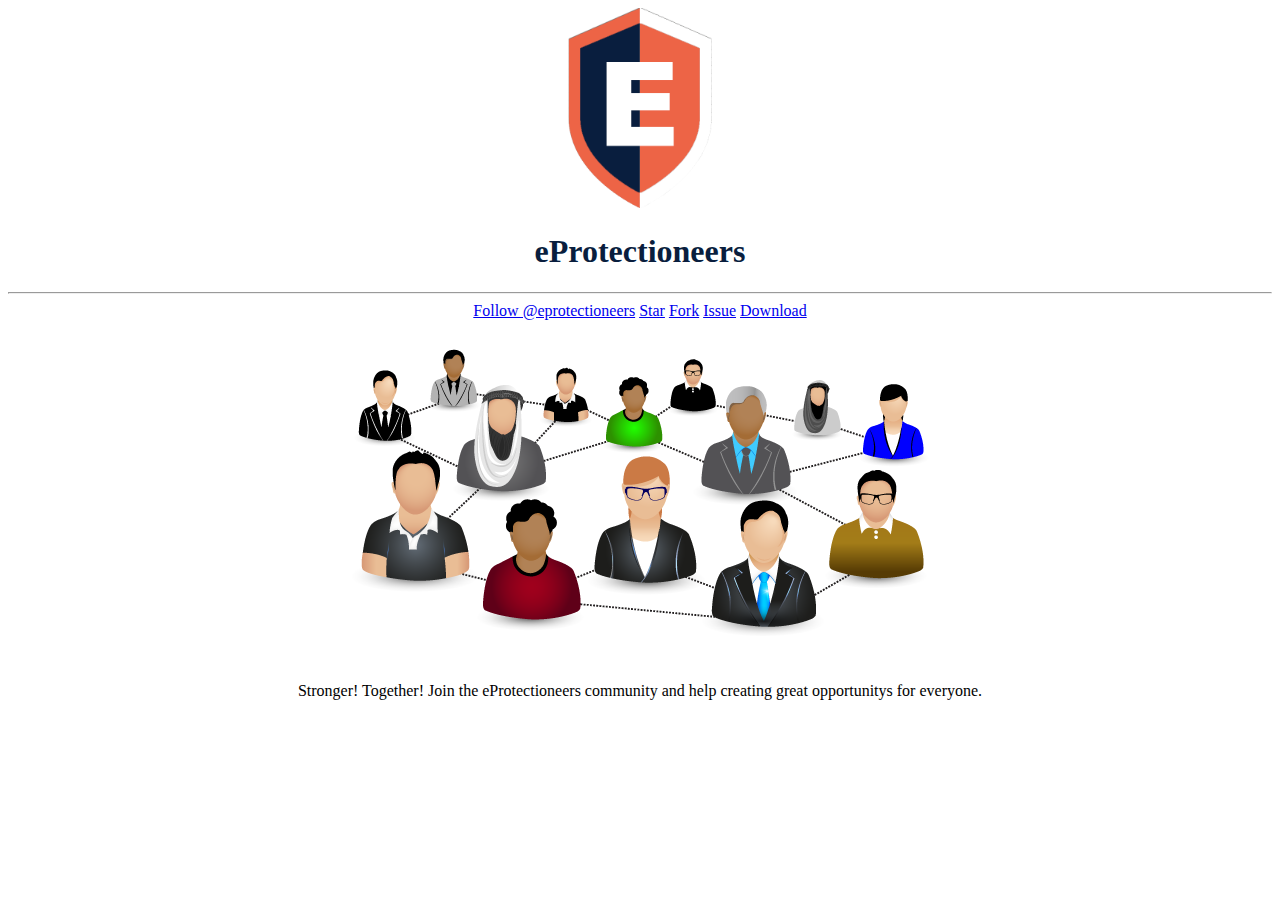
==== content/PPCA_Workspace/index.html @ 84394ce0 "Added a first Workspace GUI Implentation" ====
<!doctype html>
<html>
<head>
<meta charset="utf-8">
<title>PPCAWorkspacePanel</title>
<!-- Place this tag in your head or just before your close body tag. -->
<script async defer src="https://buttons.github.io/buttons.js"></script>
</head>

<body>
	
    <div align="center"> <img src="images/EProtLogo2.png" width="190" height="200" alt=""/><br>
    	<h1 style="font:Segoe, 'Segoe UI', 'DejaVu Sans', 'Trebuchet MS', Verdana, sans-serif;color:#091E3E">eProtectioneers</h1>
		<hr>
    </div>
<div align="center">
  <!-- Place this tag where you want the button to render. -->
	<a class="github-button" href="https://github.com/eprotectioneers" data-size="large" aria-label="Follow @eprotectioneers on 		        GitHub">Follow @eprotectioneers</a>
	<!-- Place this tag where you want the button to render. -->
	<a class="github-button" href="https://github.com/eprotectioneers/projectpanacea" data-icon="octicon-star" data-size="large"        aria-label="Star eprotectioneers/projectpanacea on GitHub">Star</a>

	<!-- Place this tag where you want the button to render. -->
	<a class="github-button" href="https://github.com/eprotectioneers/projectpanacea/fork" data-icon="octicon-repo-forked" data-size="large" data-show-count="true" aria-label="Fork eprotectioneers/projectpanacea on GitHub">Fork</a>

	<!-- Place this tag where you want the button to render. -->
	<a class="github-button" href="https://github.com/eprotectioneers/projectpanacea/issues" data-icon="octicon-issue-opened" data-size="large" data-show-count="true" aria-label="Issue eprotectioneers/projectpanacea on GitHub">Issue</a>

	<!-- Place this tag where you want the button to render. -->
	<a class="github-button" href="https://github.com/eprotectioneers/projectpanacea/archive/master.zip" data-icon="octicon-cloud-download" data-size="large" aria-label="Download eprotectioneers/projectpanacea on GitHub">Download</a>
    
    <br>
    <img src="images/users.png"/>
    <br>
    <p>Stronger! Together! Join the eProtectioneers community and help creating great opportunitys for everyone.</p>
  </div>

</body>
</html>
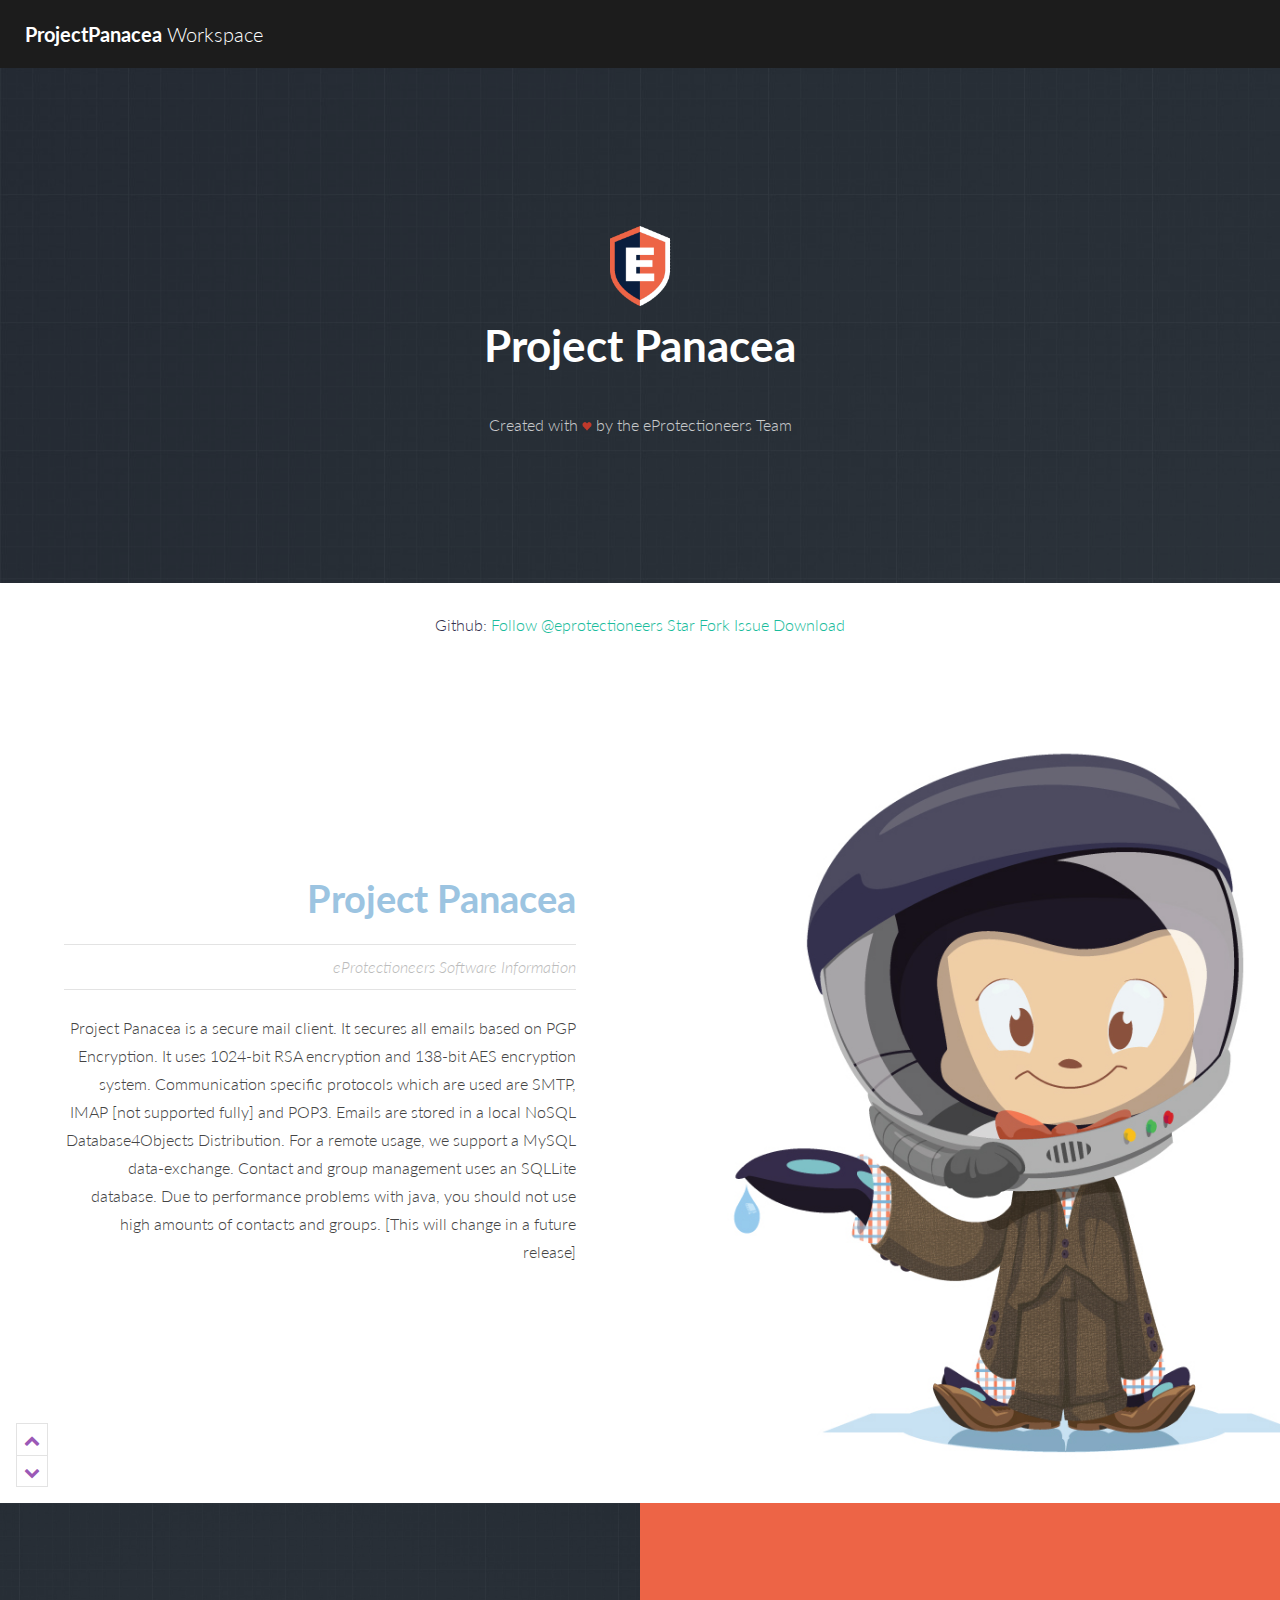
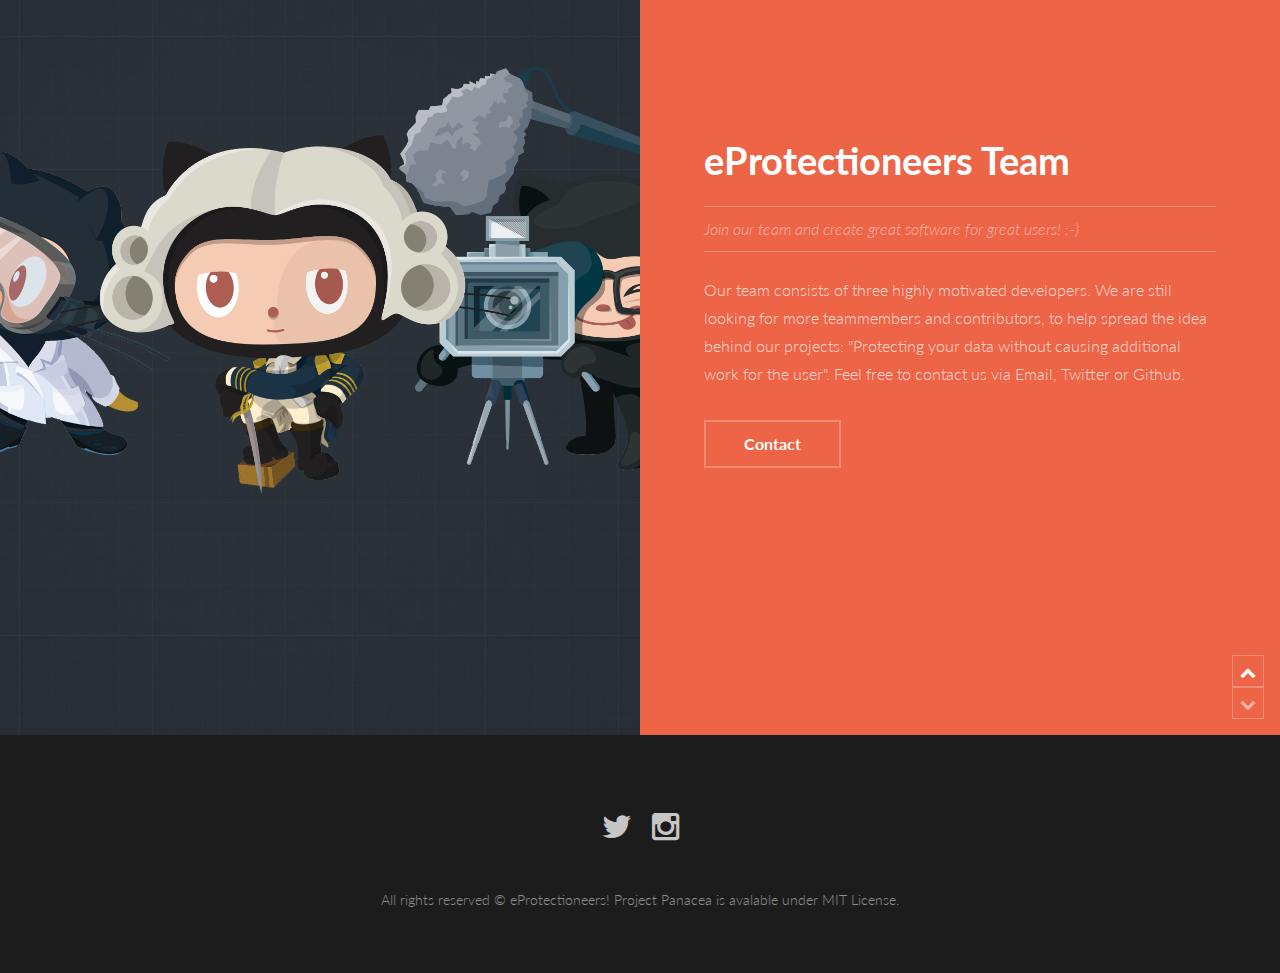
==== commit bbf60a5a: "Fixed some Bugs and Added the Workspace GUI" ====
--- a/content/PPCA_Workspace/index.html
+++ b/content/PPCA_Workspace/index.html
@@ -1,19 +1,30 @@
-<!doctype html>
+<!DOCTYPE HTML>
 <html>
-<head>
-<meta charset="utf-8">
-<title>PPCAWorkspacePanel</title>
-<!-- Place this tag in your head or just before your close body tag. -->
-<script async defer src="https://buttons.github.io/buttons.js"></script>
-</head>
+	<head>
+		<title>PPCA_MainPanel</title>
+		<meta name="viewport" content="width=device-width, initial-scale=1" />
+		<link rel="stylesheet" href="assets/css/main.css" />
+        <script async defer src="https://buttons.github.io/buttons.js"></script>
+	</head>
+	<body>
 
-<body>
-	
-    <div align="center"> <img src="images/EProtLogo2.png" width="190" height="200" alt=""/><br>
-    	<h1 style="font:Segoe, 'Segoe UI', 'DejaVu Sans', 'Trebuchet MS', Verdana, sans-serif;color:#091E3E">eProtectioneers</h1>
-		<hr>
-    </div>
-<div align="center">
+		<!-- Header -->
+			<header id="header"><a href="index.html" class="logo"><strong>ProjectPanacea</strong> Workspace</a></a>
+			  <nav> </nav>
+			</header>
+
+		<!-- Banner -->
+			<section id="banner" style="background-color:#ED6446;background-image:url(images/blueprint_dark.png)">
+				<div class="inner">
+                	<img src="images/EProtLogo2.png" width="80" height="80"/>
+				  <h1>Project Panacea</h1>
+				  <p>Created with <img src="images/love.png"/ height="10"> by the eProtectioneers Team </p>
+                                  
+
+			</section>
+
+		<!-- Text -->
+        <div align="center" class="inner"><br><p class="info"><a style="text-height:auto;color:#34314E">Github:</a>  
   <!-- Place this tag where you want the button to render. -->
 	<a class="github-button" href="https://github.com/eprotectioneers" data-size="large" aria-label="Follow @eprotectioneers on 		        GitHub">Follow @eprotectioneers</a>
 	<!-- Place this tag where you want the button to render. -->
@@ -27,12 +38,66 @@
 
 	<!-- Place this tag where you want the button to render. -->
 	<a class="github-button" href="https://github.com/eprotectioneers/projectpanacea/archive/master.zip" data-icon="octicon-cloud-download" data-size="large" aria-label="Download eprotectioneers/projectpanacea on GitHub">Download</a>
-    
-    <br>
-    <img src="images/users.png"/>
-    <br>
-    <p>Stronger! Together! Join the eProtectioneers community and help creating great opportunitys for everyone.</p>
-  </div>
+  </p></div>
+				</div>
+			<article id="five" class="post style3">
+            
+				<div class="image">
+					<img src="images/octoOld.jpg" alt="" data-position="5% center" />
+				</div>
+				<div class="content">
+					<div class="inner">
+						<header>
+						  <h2><a style="color:#9CC4E1" href="generic.html">Project Panacea</a></h2>
+						  <p class="info">eProtectioneers Software Information</p>
+						</header>
+						<p>Project Panacea is a secure mail client. It secures all emails based on PGP Encryption. It uses 1024-bit RSA encryption and 138-bit AES encryption system. Communication specific protocols which are used are SMTP, IMAP [not supported fully] and POP3. Emails are stored in a local NoSQL Database4Objects Distribution. For a remote usage, we support a MySQL data-exchange. Contact and group management uses an SQLLite database. Due to performance problems with java, you should not use high amounts of contacts and groups. [This will change in a future release]</p>
+					</div>
+					<div class="postnav">
+						<a href="#four" class="scrolly prev"><span class="icon fa-chevron-up"></span></a>
+						<a href="#six" class="scrolly next"><span class="icon fa-chevron-down"></span></a>
+					</div>
+				</div>
+			</article>
 
-</body>
-</html>
+		<!-- Six -->
+			<article id="six" class="post invert style3 alt">
+				<div class="image">
+					<img src="images/team_background.png" style="height:auto" alt="" data-position="55% center" />
+				</div>
+				<div class="content" style="background-color:#ED6446">
+					<div class="inner">
+						<header>
+						  <h2><a href="generic.html">eProtectioneers Team</a></h2>
+						  <p class="info">Join our team and create great software for great users! :-)</p>
+						</header>
+						<p>Our team consists of three highly motivated developers. We are still looking for more teammembers and contributors, to help spread the idea behind our projects: "Protecting your data without causing additional work for the user". Feel free to contact us via Email, Twitter or Github.</p>
+						<ul class="actions">
+						  <li><a href="mailto:eProtectioneers@gmail.com?subject=JoinTheTeam" class="button alt">Contact</a></li>
+						</ul>
+					</div>
+					<div class="postnav">
+						<a href="#five" class="scrolly prev"><span class="icon fa-chevron-up"></span></a>
+						<a href="#" class="scrolly next disabled"><span class="icon fa-chevron-down"></span></a>
+					</div>
+				</div>
+			</article>
+
+		<!-- Footer -->
+			<footer id="footer">
+				<ul class="icons">
+					<li><a href="#" class="icon fa-twitter"><span class="label">Twitter</span></a></li>
+					<li><a href="#" class="icon fa-instagram"><span class="label">Instagram</span></a></li>
+				</ul>
+				<div class="copyright"> All rights reserved &copy; eProtectioneers! Project Panacea is avalable under MIT License.</div>
+			</footer>
+
+		<!-- Scripts -->
+			<script src="assets/js/jquery.min.js"></script>
+			<script src="assets/js/jquery.scrolly.min.js"></script>
+			<script src="assets/js/skel.min.js"></script>
+			<script src="assets/js/util.js"></script>
+			<script src="assets/js/main.js"></script>
+
+	</body>
+</html>--- a/content/PPCA_Workspace/assets/css/main.css
+++ b/content/PPCA_Workspace/assets/css/main.css
@@ -0,0 +1,4548 @@
+@charset "UTF-8";
+@import url(font-awesome.min.css);
+@import url("https://fonts.googleapis.com/css?family=Lato:300,700,300italic,700italic");
+
+/*
+	Binary by TEMPLATED
+	templated.co @templatedco
+	Released for free under the Creative Commons Attribution 3.0 license (templated.co/license)
+*/
+
+/* Reset */
+
+	html, body, div, span, applet, object, iframe, h1, h2, h3, h4, h5, h6, p, blockquote, pre, a, abbr, acronym, address, big, cite, code, del, dfn, em, img, ins, kbd, q, s, samp, small, strike, strong, sub, sup, tt, var, b, u, i, center, dl, dt, dd, ol, ul, li, fieldset, form, label, legend, table, caption, tbody, tfoot, thead, tr, th, td, article, aside, canvas, details, embed, figure, figcaption, footer, header, hgroup, menu, nav, output, ruby, section, summary, time, mark, audio, video {
+		margin: 0;
+		padding: 0;
+		border: 0;
+		font-size: 100%;
+		font: inherit;
+		vertical-align: baseline;
+	}
+
+	article, aside, details, figcaption, figure, footer, header, hgroup, menu, nav, section {
+		display: block;
+	}
+
+	body {
+		line-height: 1;
+	}
+
+	ol, ul {
+		list-style: none;
+	}
+
+	blockquote, q {
+		quotes: none;
+	}
+
+	blockquote:before, blockquote:after, q:before, q:after {
+		content: '';
+		content: none;
+	}
+
+	table {
+		border-collapse: collapse;
+		border-spacing: 0;
+	}
+
+	body {
+		-webkit-text-size-adjust: none;
+	}
+
+/* Box Model */
+
+	*, *:before, *:after {
+		-moz-box-sizing: border-box;
+		-webkit-box-sizing: border-box;
+		box-sizing: border-box;
+	}
+
+/* Containers */
+
+	.container {
+		margin-left: auto;
+		margin-right: auto;
+	}
+
+	.container.\31 25\25 {
+		width: 100%;
+		max-width: 100em;
+		min-width: 80em;
+	}
+
+	.container.\37 5\25 {
+		width: 60em;
+	}
+
+	.container.\35 0\25 {
+		width: 40em;
+	}
+
+	.container.\32 5\25 {
+		width: 20em;
+	}
+
+	.container {
+		width: 80em;
+	}
+
+	@media screen and (max-width: 1680px) {
+
+		.container.\31 25\25 {
+			width: 100%;
+			max-width: 100em;
+			min-width: 80em;
+		}
+
+		.container.\37 5\25 {
+			width: 60em;
+		}
+
+		.container.\35 0\25 {
+			width: 40em;
+		}
+
+		.container.\32 5\25 {
+			width: 20em;
+		}
+
+		.container {
+			width: 80em;
+		}
+
+	}
+
+	@media screen and (max-width: 1280px) {
+
+		.container.\31 25\25 {
+			width: 100%;
+			max-width: 81.25em;
+			min-width: 65em;
+		}
+
+		.container.\37 5\25 {
+			width: 48.75em;
+		}
+
+		.container.\35 0\25 {
+			width: 32.5em;
+		}
+
+		.container.\32 5\25 {
+			width: 16.25em;
+		}
+
+		.container {
+			width: 65em;
+		}
+
+	}
+
+	@media screen and (max-width: 980px) {
+
+		.container.\31 25\25 {
+			width: 100%;
+			max-width: 112.5%;
+			min-width: 90%;
+		}
+
+		.container.\37 5\25 {
+			width: 67.5%;
+		}
+
+		.container.\35 0\25 {
+			width: 45%;
+		}
+
+		.container.\32 5\25 {
+			width: 22.5%;
+		}
+
+		.container {
+			width: 90%;
+		}
+
+	}
+
+	@media screen and (max-width: 736px) {
+
+		.container.\31 25\25 {
+			width: 100%;
+			max-width: 112.5%;
+			min-width: 90%;
+		}
+
+		.container.\37 5\25 {
+			width: 67.5%;
+		}
+
+		.container.\35 0\25 {
+			width: 45%;
+		}
+
+		.container.\32 5\25 {
+			width: 22.5%;
+		}
+
+		.container {
+			width: 90% !important;
+		}
+
+	}
+
+	@media screen and (max-width: 480px) {
+
+		.container.\31 25\25 {
+			width: 100%;
+			max-width: 112.5%;
+			min-width: 90%;
+		}
+
+		.container.\37 5\25 {
+			width: 67.5%;
+		}
+
+		.container.\35 0\25 {
+			width: 45%;
+		}
+
+		.container.\32 5\25 {
+			width: 22.5%;
+		}
+
+		.container {
+			width: 90% !important;
+		}
+
+	}
+
+/* Grid */
+
+	.row {
+		border-bottom: solid 1px transparent;
+		-moz-box-sizing: border-box;
+		-webkit-box-sizing: border-box;
+		box-sizing: border-box;
+	}
+
+	.row > * {
+		float: left;
+		-moz-box-sizing: border-box;
+		-webkit-box-sizing: border-box;
+		box-sizing: border-box;
+	}
+
+	.row:after, .row:before {
+		content: '';
+		display: block;
+		clear: both;
+		height: 0;
+	}
+
+	.row.uniform > * > :first-child {
+		margin-top: 0;
+	}
+
+	.row.uniform > * > :last-child {
+		margin-bottom: 0;
+	}
+
+	.row.\30 \25 > * {
+		padding: 0 0 0 0em;
+	}
+
+	.row.\30 \25 {
+		margin: 0 0 -1px 0em;
+	}
+
+	.row.uniform.\30 \25 > * {
+		padding: 0em 0 0 0em;
+	}
+
+	.row.uniform.\30 \25 {
+		margin: 0em 0 -1px 0em;
+	}
+
+	.row > * {
+		padding: 0 0 0 2em;
+	}
+
+	.row {
+		margin: 0 0 -1px -2em;
+	}
+
+	.row.uniform > * {
+		padding: 2em 0 0 2em;
+	}
+
+	.row.uniform {
+		margin: -2em 0 -1px -2em;
+	}
+
+	.row.\32 00\25 > * {
+		padding: 0 0 0 4em;
+	}
+
+	.row.\32 00\25 {
+		margin: 0 0 -1px -4em;
+	}
+
+	.row.uniform.\32 00\25 > * {
+		padding: 4em 0 0 4em;
+	}
+
+	.row.uniform.\32 00\25 {
+		margin: -4em 0 -1px -4em;
+	}
+
+	.row.\31 50\25 > * {
+		padding: 0 0 0 3em;
+	}
+
+	.row.\31 50\25 {
+		margin: 0 0 -1px -3em;
+	}
+
+	.row.uniform.\31 50\25 > * {
+		padding: 3em 0 0 3em;
+	}
+
+	.row.uniform.\31 50\25 {
+		margin: -3em 0 -1px -3em;
+	}
+
+	.row.\35 0\25 > * {
+		padding: 0 0 0 1em;
+	}
+
+	.row.\35 0\25 {
+		margin: 0 0 -1px -1em;
+	}
+
+	.row.uniform.\35 0\25 > * {
+		padding: 1em 0 0 1em;
+	}
+
+	.row.uniform.\35 0\25 {
+		margin: -1em 0 -1px -1em;
+	}
+
+	.row.\32 5\25 > * {
+		padding: 0 0 0 0.5em;
+	}
+
+	.row.\32 5\25 {
+		margin: 0 0 -1px -0.5em;
+	}
+
+	.row.uniform.\32 5\25 > * {
+		padding: 0.5em 0 0 0.5em;
+	}
+
+	.row.uniform.\32 5\25 {
+		margin: -0.5em 0 -1px -0.5em;
+	}
+
+	.\31 2u, .\31 2u\24 {
+		width: 100%;
+		clear: none;
+		margin-left: 0;
+	}
+
+	.\31 1u, .\31 1u\24 {
+		width: 91.6666666667%;
+		clear: none;
+		margin-left: 0;
+	}
+
+	.\31 0u, .\31 0u\24 {
+		width: 83.3333333333%;
+		clear: none;
+		margin-left: 0;
+	}
+
+	.\39 u, .\39 u\24 {
+		width: 75%;
+		clear: none;
+		margin-left: 0;
+	}
+
+	.\38 u, .\38 u\24 {
+		width: 66.6666666667%;
+		clear: none;
+		margin-left: 0;
+	}
+
+	.\37 u, .\37 u\24 {
+		width: 58.3333333333%;
+		clear: none;
+		margin-left: 0;
+	}
+
+	.\36 u, .\36 u\24 {
+		width: 50%;
+		clear: none;
+		margin-left: 0;
+	}
+
+	.\35 u, .\35 u\24 {
+		width: 41.6666666667%;
+		clear: none;
+		margin-left: 0;
+	}
+
+	.\34 u, .\34 u\24 {
+		width: 33.3333333333%;
+		clear: none;
+		margin-left: 0;
+	}
+
+	.\33 u, .\33 u\24 {
+		width: 25%;
+		clear: none;
+		margin-left: 0;
+	}
+
+	.\32 u, .\32 u\24 {
+		width: 16.6666666667%;
+		clear: none;
+		margin-left: 0;
+	}
+
+	.\31 u, .\31 u\24 {
+		width: 8.3333333333%;
+		clear: none;
+		margin-left: 0;
+	}
+
+	.\31 2u\24 + *,
+	.\31 1u\24 + *,
+	.\31 0u\24 + *,
+	.\39 u\24 + *,
+	.\38 u\24 + *,
+	.\37 u\24 + *,
+	.\36 u\24 + *,
+	.\35 u\24 + *,
+	.\34 u\24 + *,
+	.\33 u\24 + *,
+	.\32 u\24 + *,
+	.\31 u\24 + * {
+		clear: left;
+	}
+
+	.\-11u {
+		margin-left: 91.66667%;
+	}
+
+	.\-10u {
+		margin-left: 83.33333%;
+	}
+
+	.\-9u {
+		margin-left: 75%;
+	}
+
+	.\-8u {
+		margin-left: 66.66667%;
+	}
+
+	.\-7u {
+		margin-left: 58.33333%;
+	}
+
+	.\-6u {
+		margin-left: 50%;
+	}
+
+	.\-5u {
+		margin-left: 41.66667%;
+	}
+
+	.\-4u {
+		margin-left: 33.33333%;
+	}
+
+	.\-3u {
+		margin-left: 25%;
+	}
+
+	.\-2u {
+		margin-left: 16.66667%;
+	}
+
+	.\-1u {
+		margin-left: 8.33333%;
+	}
+
+	@media screen and (max-width: 1680px) {
+
+		.row > * {
+			padding: 0 0 0 2em;
+		}
+
+		.row {
+			margin: 0 0 -1px -2em;
+		}
+
+		.row.uniform > * {
+			padding: 2em 0 0 2em;
+		}
+
+		.row.uniform {
+			margin: -2em 0 -1px -2em;
+		}
+
+		.row.\32 00\25 > * {
+			padding: 0 0 0 4em;
+		}
+
+		.row.\32 00\25 {
+			margin: 0 0 -1px -4em;
+		}
+
+		.row.uniform.\32 00\25 > * {
+			padding: 4em 0 0 4em;
+		}
+
+		.row.uniform.\32 00\25 {
+			margin: -4em 0 -1px -4em;
+		}
+
+		.row.\31 50\25 > * {
+			padding: 0 0 0 3em;
+		}
+
+		.row.\31 50\25 {
+			margin: 0 0 -1px -3em;
+		}
+
+		.row.uniform.\31 50\25 > * {
+			padding: 3em 0 0 3em;
+		}
+
+		.row.uniform.\31 50\25 {
+			margin: -3em 0 -1px -3em;
+		}
+
+		.row.\35 0\25 > * {
+			padding: 0 0 0 1em;
+		}
+
+		.row.\35 0\25 {
+			margin: 0 0 -1px -1em;
+		}
+
+		.row.uniform.\35 0\25 > * {
+			padding: 1em 0 0 1em;
+		}
+
+		.row.uniform.\35 0\25 {
+			margin: -1em 0 -1px -1em;
+		}
+
+		.row.\32 5\25 > * {
+			padding: 0 0 0 0.5em;
+		}
+
+		.row.\32 5\25 {
+			margin: 0 0 -1px -0.5em;
+		}
+
+		.row.uniform.\32 5\25 > * {
+			padding: 0.5em 0 0 0.5em;
+		}
+
+		.row.uniform.\32 5\25 {
+			margin: -0.5em 0 -1px -0.5em;
+		}
+
+		.\31 2u\28xlarge\29, .\31 2u\24\28xlarge\29 {
+			width: 100%;
+			clear: none;
+			margin-left: 0;
+		}
+
+		.\31 1u\28xlarge\29, .\31 1u\24\28xlarge\29 {
+			width: 91.6666666667%;
+			clear: none;
+			margin-left: 0;
+		}
+
+		.\31 0u\28xlarge\29, .\31 0u\24\28xlarge\29 {
+			width: 83.3333333333%;
+			clear: none;
+			margin-left: 0;
+		}
+
+		.\39 u\28xlarge\29, .\39 u\24\28xlarge\29 {
+			width: 75%;
+			clear: none;
+			margin-left: 0;
+		}
+
+		.\38 u\28xlarge\29, .\38 u\24\28xlarge\29 {
+			width: 66.6666666667%;
+			clear: none;
+			margin-left: 0;
+		}
+
+		.\37 u\28xlarge\29, .\37 u\24\28xlarge\29 {
+			width: 58.3333333333%;
+			clear: none;
+			margin-left: 0;
+		}
+
+		.\36 u\28xlarge\29, .\36 u\24\28xlarge\29 {
+			width: 50%;
+			clear: none;
+			margin-left: 0;
+		}
+
+		.\35 u\28xlarge\29, .\35 u\24\28xlarge\29 {
+			width: 41.6666666667%;
+			clear: none;
+			margin-left: 0;
+		}
+
+		.\34 u\28xlarge\29, .\34 u\24\28xlarge\29 {
+			width: 33.3333333333%;
+			clear: none;
+			margin-left: 0;
+		}
+
+		.\33 u\28xlarge\29, .\33 u\24\28xlarge\29 {
+			width: 25%;
+			clear: none;
+			margin-left: 0;
+		}
+
+		.\32 u\28xlarge\29, .\32 u\24\28xlarge\29 {
+			width: 16.6666666667%;
+			clear: none;
+			margin-left: 0;
+		}
+
+		.\31 u\28xlarge\29, .\31 u\24\28xlarge\29 {
+			width: 8.3333333333%;
+			clear: none;
+			margin-left: 0;
+		}
+
+		.\31 2u\24\28xlarge\29 + *,
+		.\31 1u\24\28xlarge\29 + *,
+		.\31 0u\24\28xlarge\29 + *,
+		.\39 u\24\28xlarge\29 + *,
+		.\38 u\24\28xlarge\29 + *,
+		.\37 u\24\28xlarge\29 + *,
+		.\36 u\24\28xlarge\29 + *,
+		.\35 u\24\28xlarge\29 + *,
+		.\34 u\24\28xlarge\29 + *,
+		.\33 u\24\28xlarge\29 + *,
+		.\32 u\24\28xlarge\29 + *,
+		.\31 u\24\28xlarge\29 + * {
+			clear: left;
+		}
+
+		.\-11u\28xlarge\29 {
+			margin-left: 91.66667%;
+		}
+
+		.\-10u\28xlarge\29 {
+			margin-left: 83.33333%;
+		}
+
+		.\-9u\28xlarge\29 {
+			margin-left: 75%;
+		}
+
+		.\-8u\28xlarge\29 {
+			margin-left: 66.66667%;
+		}
+
+		.\-7u\28xlarge\29 {
+			margin-left: 58.33333%;
+		}
+
+		.\-6u\28xlarge\29 {
+			margin-left: 50%;
+		}
+
+		.\-5u\28xlarge\29 {
+			margin-left: 41.66667%;
+		}
+
+		.\-4u\28xlarge\29 {
+			margin-left: 33.33333%;
+		}
+
+		.\-3u\28xlarge\29 {
+			margin-left: 25%;
+		}
+
+		.\-2u\28xlarge\29 {
+			margin-left: 16.66667%;
+		}
+
+		.\-1u\28xlarge\29 {
+			margin-left: 8.33333%;
+		}
+
+	}
+
+	@media screen and (max-width: 1280px) {
+
+		.row > * {
+			padding: 0 0 0 1.5em;
+		}
+
+		.row {
+			margin: 0 0 -1px -1.5em;
+		}
+
+		.row.uniform > * {
+			padding: 1.5em 0 0 1.5em;
+		}
+
+		.row.uniform {
+			margin: -1.5em 0 -1px -1.5em;
+		}
+
+		.row.\32 00\25 > * {
+			padding: 0 0 0 3em;
+		}
+
+		.row.\32 00\25 {
+			margin: 0 0 -1px -3em;
+		}
+
+		.row.uniform.\32 00\25 > * {
+			padding: 3em 0 0 3em;
+		}
+
+		.row.uniform.\32 00\25 {
+			margin: -3em 0 -1px -3em;
+		}
+
+		.row.\31 50\25 > * {
+			padding: 0 0 0 2.25em;
+		}
+
+		.row.\31 50\25 {
+			margin: 0 0 -1px -2.25em;
+		}
+
+		.row.uniform.\31 50\25 > * {
+			padding: 2.25em 0 0 2.25em;
+		}
+
+		.row.uniform.\31 50\25 {
+			margin: -2.25em 0 -1px -2.25em;
+		}
+
+		.row.\35 0\25 > * {
+			padding: 0 0 0 0.75em;
+		}
+
+		.row.\35 0\25 {
+			margin: 0 0 -1px -0.75em;
+		}
+
+		.row.uniform.\35 0\25 > * {
+			padding: 0.75em 0 0 0.75em;
+		}
+
+		.row.uniform.\35 0\25 {
+			margin: -0.75em 0 -1px -0.75em;
+		}
+
+		.row.\32 5\25 > * {
+			padding: 0 0 0 0.375em;
+		}
+
+		.row.\32 5\25 {
+			margin: 0 0 -1px -0.375em;
+		}
+
+		.row.uniform.\32 5\25 > * {
+			padding: 0.375em 0 0 0.375em;
+		}
+
+		.row.uniform.\32 5\25 {
+			margin: -0.375em 0 -1px -0.375em;
+		}
+
+		.\31 2u\28large\29, .\31 2u\24\28large\29 {
+			width: 100%;
+			clear: none;
+			margin-left: 0;
+		}
+
+		.\31 1u\28large\29, .\31 1u\24\28large\29 {
+			width: 91.6666666667%;
+			clear: none;
+			margin-left: 0;
+		}
+
+		.\31 0u\28large\29, .\31 0u\24\28large\29 {
+			width: 83.3333333333%;
+			clear: none;
+			margin-left: 0;
+		}
+
+		.\39 u\28large\29, .\39 u\24\28large\29 {
+			width: 75%;
+			clear: none;
+			margin-left: 0;
+		}
+
+		.\38 u\28large\29, .\38 u\24\28large\29 {
+			width: 66.6666666667%;
+			clear: none;
+			margin-left: 0;
+		}
+
+		.\37 u\28large\29, .\37 u\24\28large\29 {
+			width: 58.3333333333%;
+			clear: none;
+			margin-left: 0;
+		}
+
+		.\36 u\28large\29, .\36 u\24\28large\29 {
+			width: 50%;
+			clear: none;
+			margin-left: 0;
+		}
+
+		.\35 u\28large\29, .\35 u\24\28large\29 {
+			width: 41.6666666667%;
+			clear: none;
+			margin-left: 0;
+		}
+
+		.\34 u\28large\29, .\34 u\24\28large\29 {
+			width: 33.3333333333%;
+			clear: none;
+			margin-left: 0;
+		}
+
+		.\33 u\28large\29, .\33 u\24\28large\29 {
+			width: 25%;
+			clear: none;
+			margin-left: 0;
+		}
+
+		.\32 u\28large\29, .\32 u\24\28large\29 {
+			width: 16.6666666667%;
+			clear: none;
+			margin-left: 0;
+		}
+
+		.\31 u\28large\29, .\31 u\24\28large\29 {
+			width: 8.3333333333%;
+			clear: none;
+			margin-left: 0;
+		}
+
+		.\31 2u\24\28large\29 + *,
+		.\31 1u\24\28large\29 + *,
+		.\31 0u\24\28large\29 + *,
+		.\39 u\24\28large\29 + *,
+		.\38 u\24\28large\29 + *,
+		.\37 u\24\28large\29 + *,
+		.\36 u\24\28large\29 + *,
+		.\35 u\24\28large\29 + *,
+		.\34 u\24\28large\29 + *,
+		.\33 u\24\28large\29 + *,
+		.\32 u\24\28large\29 + *,
+		.\31 u\24\28large\29 + * {
+			clear: left;
+		}
+
+		.\-11u\28large\29 {
+			margin-left: 91.66667%;
+		}
+
+		.\-10u\28large\29 {
+			margin-left: 83.33333%;
+		}
+
+		.\-9u\28large\29 {
+			margin-left: 75%;
+		}
+
+		.\-8u\28large\29 {
+			margin-left: 66.66667%;
+		}
+
+		.\-7u\28large\29 {
+			margin-left: 58.33333%;
+		}
+
+		.\-6u\28large\29 {
+			margin-left: 50%;
+		}
+
+		.\-5u\28large\29 {
+			margin-left: 41.66667%;
+		}
+
+		.\-4u\28large\29 {
+			margin-left: 33.33333%;
+		}
+
+		.\-3u\28large\29 {
+			margin-left: 25%;
+		}
+
+		.\-2u\28large\29 {
+			margin-left: 16.66667%;
+		}
+
+		.\-1u\28large\29 {
+			margin-left: 8.33333%;
+		}
+
+	}
+
+	@media screen and (max-width: 980px) {
+
+		.row > * {
+			padding: 0 0 0 1.5em;
+		}
+
+		.row {
+			margin: 0 0 -1px -1.5em;
+		}
+
+		.row.uniform > * {
+			padding: 1.5em 0 0 1.5em;
+		}
+
+		.row.uniform {
+			margin: -1.5em 0 -1px -1.5em;
+		}
+
+		.row.\32 00\25 > * {
+			padding: 0 0 0 3em;
+		}
+
+		.row.\32 00\25 {
+			margin: 0 0 -1px -3em;
+		}
+
+		.row.uniform.\32 00\25 > * {
+			padding: 3em 0 0 3em;
+		}
+
+		.row.uniform.\32 00\25 {
+			margin: -3em 0 -1px -3em;
+		}
+
+		.row.\31 50\25 > * {
+			padding: 0 0 0 2.25em;
+		}
+
+		.row.\31 50\25 {
+			margin: 0 0 -1px -2.25em;
+		}
+
+		.row.uniform.\31 50\25 > * {
+			padding: 2.25em 0 0 2.25em;
+		}
+
+		.row.uniform.\31 50\25 {
+			margin: -2.25em 0 -1px -2.25em;
+		}
+
+		.row.\35 0\25 > * {
+			padding: 0 0 0 0.75em;
+		}
+
+		.row.\35 0\25 {
+			margin: 0 0 -1px -0.75em;
+		}
+
+		.row.uniform.\35 0\25 > * {
+			padding: 0.75em 0 0 0.75em;
+		}
+
+		.row.uniform.\35 0\25 {
+			margin: -0.75em 0 -1px -0.75em;
+		}
+
+		.row.\32 5\25 > * {
+			padding: 0 0 0 0.375em;
+		}
+
+		.row.\32 5\25 {
+			margin: 0 0 -1px -0.375em;
+		}
+
+		.row.uniform.\32 5\25 > * {
+			padding: 0.375em 0 0 0.375em;
+		}
+
+		.row.uniform.\32 5\25 {
+			margin: -0.375em 0 -1px -0.375em;
+		}
+
+		.\31 2u\28medium\29, .\31 2u\24\28medium\29 {
+			width: 100%;
+			clear: none;
+			margin-left: 0;
+		}
+
+		.\31 1u\28medium\29, .\31 1u\24\28medium\29 {
+			width: 91.6666666667%;
+			clear: none;
+			margin-left: 0;
+		}
+
+		.\31 0u\28medium\29, .\31 0u\24\28medium\29 {
+			width: 83.3333333333%;
+			clear: none;
+			margin-left: 0;
+		}
+
+		.\39 u\28medium\29, .\39 u\24\28medium\29 {
+			width: 75%;
+			clear: none;
+			margin-left: 0;
+		}
+
+		.\38 u\28medium\29, .\38 u\24\28medium\29 {
+			width: 66.6666666667%;
+			clear: none;
+			margin-left: 0;
+		}
+
+		.\37 u\28medium\29, .\37 u\24\28medium\29 {
+			width: 58.3333333333%;
+			clear: none;
+			margin-left: 0;
+		}
+
+		.\36 u\28medium\29, .\36 u\24\28medium\29 {
+			width: 50%;
+			clear: none;
+			margin-left: 0;
+		}
+
+		.\35 u\28medium\29, .\35 u\24\28medium\29 {
+			width: 41.6666666667%;
+			clear: none;
+			margin-left: 0;
+		}
+
+		.\34 u\28medium\29, .\34 u\24\28medium\29 {
+			width: 33.3333333333%;
+			clear: none;
+			margin-left: 0;
+		}
+
+		.\33 u\28medium\29, .\33 u\24\28medium\29 {
+			width: 25%;
+			clear: none;
+			margin-left: 0;
+		}
+
+		.\32 u\28medium\29, .\32 u\24\28medium\29 {
+			width: 16.6666666667%;
+			clear: none;
+			margin-left: 0;
+		}
+
+		.\31 u\28medium\29, .\31 u\24\28medium\29 {
+			width: 8.3333333333%;
+			clear: none;
+			margin-left: 0;
+		}
+
+		.\31 2u\24\28medium\29 + *,
+		.\31 1u\24\28medium\29 + *,
+		.\31 0u\24\28medium\29 + *,
+		.\39 u\24\28medium\29 + *,
+		.\38 u\24\28medium\29 + *,
+		.\37 u\24\28medium\29 + *,
+		.\36 u\24\28medium\29 + *,
+		.\35 u\24\28medium\29 + *,
+		.\34 u\24\28medium\29 + *,
+		.\33 u\24\28medium\29 + *,
+		.\32 u\24\28medium\29 + *,
+		.\31 u\24\28medium\29 + * {
+			clear: left;
+		}
+
+		.\-11u\28medium\29 {
+			margin-left: 91.66667%;
+		}
+
+		.\-10u\28medium\29 {
+			margin-left: 83.33333%;
+		}
+
+		.\-9u\28medium\29 {
+			margin-left: 75%;
+		}
+
+		.\-8u\28medium\29 {
+			margin-left: 66.66667%;
+		}
+
+		.\-7u\28medium\29 {
+			margin-left: 58.33333%;
+		}
+
+		.\-6u\28medium\29 {
+			margin-left: 50%;
+		}
+
+		.\-5u\28medium\29 {
+			margin-left: 41.66667%;
+		}
+
+		.\-4u\28medium\29 {
+			margin-left: 33.33333%;
+		}
+
+		.\-3u\28medium\29 {
+			margin-left: 25%;
+		}
+
+		.\-2u\28medium\29 {
+			margin-left: 16.66667%;
+		}
+
+		.\-1u\28medium\29 {
+			margin-left: 8.33333%;
+		}
+
+	}
+
+	@media screen and (max-width: 736px) {
+
+		.row > * {
+			padding: 0 0 0 1.25em;
+		}
+
+		.row {
+			margin: 0 0 -1px -1.25em;
+		}
+
+		.row.uniform > * {
+			padding: 1.25em 0 0 1.25em;
+		}
+
+		.row.uniform {
+			margin: -1.25em 0 -1px -1.25em;
+		}
+
+		.row.\32 00\25 > * {
+			padding: 0 0 0 2.5em;
+		}
+
+		.row.\32 00\25 {
+			margin: 0 0 -1px -2.5em;
+		}
+
+		.row.uniform.\32 00\25 > * {
+			padding: 2.5em 0 0 2.5em;
+		}
+
+		.row.uniform.\32 00\25 {
+			margin: -2.5em 0 -1px -2.5em;
+		}
+
+		.row.\31 50\25 > * {
+			padding: 0 0 0 1.875em;
+		}
+
+		.row.\31 50\25 {
+			margin: 0 0 -1px -1.875em;
+		}
+
+		.row.uniform.\31 50\25 > * {
+			padding: 1.875em 0 0 1.875em;
+		}
+
+		.row.uniform.\31 50\25 {
+			margin: -1.875em 0 -1px -1.875em;
+		}
+
+		.row.\35 0\25 > * {
+			padding: 0 0 0 0.625em;
+		}
+
+		.row.\35 0\25 {
+			margin: 0 0 -1px -0.625em;
+		}
+
+		.row.uniform.\35 0\25 > * {
+			padding: 0.625em 0 0 0.625em;
+		}
+
+		.row.uniform.\35 0\25 {
+			margin: -0.625em 0 -1px -0.625em;
+		}
+
+		.row.\32 5\25 > * {
+			padding: 0 0 0 0.3125em;
+		}
+
+		.row.\32 5\25 {
+			margin: 0 0 -1px -0.3125em;
+		}
+
+		.row.uniform.\32 5\25 > * {
+			padding: 0.3125em 0 0 0.3125em;
+		}
+
+		.row.uniform.\32 5\25 {
+			margin: -0.3125em 0 -1px -0.3125em;
+		}
+
+		.\31 2u\28small\29, .\31 2u\24\28small\29 {
+			width: 100%;
+			clear: none;
+			margin-left: 0;
+		}
+
+		.\31 1u\28small\29, .\31 1u\24\28small\29 {
+			width: 91.6666666667%;
+			clear: none;
+			margin-left: 0;
+		}
+
+		.\31 0u\28small\29, .\31 0u\24\28small\29 {
+			width: 83.3333333333%;
+			clear: none;
+			margin-left: 0;
+		}
+
+		.\39 u\28small\29, .\39 u\24\28small\29 {
+			width: 75%;
+			clear: none;
+			margin-left: 0;
+		}
+
+		.\38 u\28small\29, .\38 u\24\28small\29 {
+			width: 66.6666666667%;
+			clear: none;
+			margin-left: 0;
+		}
+
+		.\37 u\28small\29, .\37 u\24\28small\29 {
+			width: 58.3333333333%;
+			clear: none;
+			margin-left: 0;
+		}
+
+		.\36 u\28small\29, .\36 u\24\28small\29 {
+			width: 50%;
+			clear: none;
+			margin-left: 0;
+		}
+
+		.\35 u\28small\29, .\35 u\24\28small\29 {
+			width: 41.6666666667%;
+			clear: none;
+			margin-left: 0;
+		}
+
+		.\34 u\28small\29, .\34 u\24\28small\29 {
+			width: 33.3333333333%;
+			clear: none;
+			margin-left: 0;
+		}
+
+		.\33 u\28small\29, .\33 u\24\28small\29 {
+			width: 25%;
+			clear: none;
+			margin-left: 0;
+		}
+
+		.\32 u\28small\29, .\32 u\24\28small\29 {
+			width: 16.6666666667%;
+			clear: none;
+			margin-left: 0;
+		}
+
+		.\31 u\28small\29, .\31 u\24\28small\29 {
+			width: 8.3333333333%;
+			clear: none;
+			margin-left: 0;
+		}
+
+		.\31 2u\24\28small\29 + *,
+		.\31 1u\24\28small\29 + *,
+		.\31 0u\24\28small\29 + *,
+		.\39 u\24\28small\29 + *,
+		.\38 u\24\28small\29 + *,
+		.\37 u\24\28small\29 + *,
+		.\36 u\24\28small\29 + *,
+		.\35 u\24\28small\29 + *,
+		.\34 u\24\28small\29 + *,
+		.\33 u\24\28small\29 + *,
+		.\32 u\24\28small\29 + *,
+		.\31 u\24\28small\29 + * {
+			clear: left;
+		}
+
+		.\-11u\28small\29 {
+			margin-left: 91.66667%;
+		}
+
+		.\-10u\28small\29 {
+			margin-left: 83.33333%;
+		}
+
+		.\-9u\28small\29 {
+			margin-left: 75%;
+		}
+
+		.\-8u\28small\29 {
+			margin-left: 66.66667%;
+		}
+
+		.\-7u\28small\29 {
+			margin-left: 58.33333%;
+		}
+
+		.\-6u\28small\29 {
+			margin-left: 50%;
+		}
+
+		.\-5u\28small\29 {
+			margin-left: 41.66667%;
+		}
+
+		.\-4u\28small\29 {
+			margin-left: 33.33333%;
+		}
+
+		.\-3u\28small\29 {
+			margin-left: 25%;
+		}
+
+		.\-2u\28small\29 {
+			margin-left: 16.66667%;
+		}
+
+		.\-1u\28small\29 {
+			margin-left: 8.33333%;
+		}
+
+	}
+
+	@media screen and (max-width: 480px) {
+
+		.row > * {
+			padding: 0 0 0 1.25em;
+		}
+
+		.row {
+			margin: 0 0 -1px -1.25em;
+		}
+
+		.row.uniform > * {
+			padding: 1.25em 0 0 1.25em;
+		}
+
+		.row.uniform {
+			margin: -1.25em 0 -1px -1.25em;
+		}
+
+		.row.\32 00\25 > * {
+			padding: 0 0 0 2.5em;
+		}
+
+		.row.\32 00\25 {
+			margin: 0 0 -1px -2.5em;
+		}
+
+		.row.uniform.\32 00\25 > * {
+			padding: 2.5em 0 0 2.5em;
+		}
+
+		.row.uniform.\32 00\25 {
+			margin: -2.5em 0 -1px -2.5em;
+		}
+
+		.row.\31 50\25 > * {
+			padding: 0 0 0 1.875em;
+		}
+
+		.row.\31 50\25 {
+			margin: 0 0 -1px -1.875em;
+		}
+
+		.row.uniform.\31 50\25 > * {
+			padding: 1.875em 0 0 1.875em;
+		}
+
+		.row.uniform.\31 50\25 {
+			margin: -1.875em 0 -1px -1.875em;
+		}
+
+		.row.\35 0\25 > * {
+			padding: 0 0 0 0.625em;
+		}
+
+		.row.\35 0\25 {
+			margin: 0 0 -1px -0.625em;
+		}
+
+		.row.uniform.\35 0\25 > * {
+			padding: 0.625em 0 0 0.625em;
+		}
+
+		.row.uniform.\35 0\25 {
+			margin: -0.625em 0 -1px -0.625em;
+		}
+
+		.row.\32 5\25 > * {
+			padding: 0 0 0 0.3125em;
+		}
+
+		.row.\32 5\25 {
+			margin: 0 0 -1px -0.3125em;
+		}
+
+		.row.uniform.\32 5\25 > * {
+			padding: 0.3125em 0 0 0.3125em;
+		}
+
+		.row.uniform.\32 5\25 {
+			margin: -0.3125em 0 -1px -0.3125em;
+		}
+
+		.\31 2u\28xsmall\29, .\31 2u\24\28xsmall\29 {
+			width: 100%;
+			clear: none;
+			margin-left: 0;
+		}
+
+		.\31 1u\28xsmall\29, .\31 1u\24\28xsmall\29 {
+			width: 91.6666666667%;
+			clear: none;
+			margin-left: 0;
+		}
+
+		.\31 0u\28xsmall\29, .\31 0u\24\28xsmall\29 {
+			width: 83.3333333333%;
+			clear: none;
+			margin-left: 0;
+		}
+
+		.\39 u\28xsmall\29, .\39 u\24\28xsmall\29 {
+			width: 75%;
+			clear: none;
+			margin-left: 0;
+		}
+
+		.\38 u\28xsmall\29, .\38 u\24\28xsmall\29 {
+			width: 66.6666666667%;
+			clear: none;
+			margin-left: 0;
+		}
+
+		.\37 u\28xsmall\29, .\37 u\24\28xsmall\29 {
+			width: 58.3333333333%;
+			clear: none;
+			margin-left: 0;
+		}
+
+		.\36 u\28xsmall\29, .\36 u\24\28xsmall\29 {
+			width: 50%;
+			clear: none;
+			margin-left: 0;
+		}
+
+		.\35 u\28xsmall\29, .\35 u\24\28xsmall\29 {
+			width: 41.6666666667%;
+			clear: none;
+			margin-left: 0;
+		}
+
+		.\34 u\28xsmall\29, .\34 u\24\28xsmall\29 {
+			width: 33.3333333333%;
+			clear: none;
+			margin-left: 0;
+		}
+
+		.\33 u\28xsmall\29, .\33 u\24\28xsmall\29 {
+			width: 25%;
+			clear: none;
+			margin-left: 0;
+		}
+
+		.\32 u\28xsmall\29, .\32 u\24\28xsmall\29 {
+			width: 16.6666666667%;
+			clear: none;
+			margin-left: 0;
+		}
+
+		.\31 u\28xsmall\29, .\31 u\24\28xsmall\29 {
+			width: 8.3333333333%;
+			clear: none;
+			margin-left: 0;
+		}
+
+		.\31 2u\24\28xsmall\29 + *,
+		.\31 1u\24\28xsmall\29 + *,
+		.\31 0u\24\28xsmall\29 + *,
+		.\39 u\24\28xsmall\29 + *,
+		.\38 u\24\28xsmall\29 + *,
+		.\37 u\24\28xsmall\29 + *,
+		.\36 u\24\28xsmall\29 + *,
+		.\35 u\24\28xsmall\29 + *,
+		.\34 u\24\28xsmall\29 + *,
+		.\33 u\24\28xsmall\29 + *,
+		.\32 u\24\28xsmall\29 + *,
+		.\31 u\24\28xsmall\29 + * {
+			clear: left;
+		}
+
+		.\-11u\28xsmall\29 {
+			margin-left: 91.66667%;
+		}
+
+		.\-10u\28xsmall\29 {
+			margin-left: 83.33333%;
+		}
+
+		.\-9u\28xsmall\29 {
+			margin-left: 75%;
+		}
+
+		.\-8u\28xsmall\29 {
+			margin-left: 66.66667%;
+		}
+
+		.\-7u\28xsmall\29 {
+			margin-left: 58.33333%;
+		}
+
+		.\-6u\28xsmall\29 {
+			margin-left: 50%;
+		}
+
+		.\-5u\28xsmall\29 {
+			margin-left: 41.66667%;
+		}
+
+		.\-4u\28xsmall\29 {
+			margin-left: 33.33333%;
+		}
+
+		.\-3u\28xsmall\29 {
+			margin-left: 25%;
+		}
+
+		.\-2u\28xsmall\29 {
+			margin-left: 16.66667%;
+		}
+
+		.\-1u\28xsmall\29 {
+			margin-left: 8.33333%;
+		}
+
+	}
+
+/* Basic */
+
+	@-ms-viewport {
+		width: device-width;
+	}
+
+	body {
+		-ms-overflow-style: scrollbar;
+	}
+
+	@media screen and (max-width: 480px) {
+
+		html, body {
+			min-width: 320px;
+		}
+
+	}
+
+	body {
+		background: #fff;
+	}
+
+		body.is-loading *, body.is-loading *:before, body.is-loading *:after {
+			-moz-animation: none !important;
+			-webkit-animation: none !important;
+			-ms-animation: none !important;
+			animation: none !important;
+			-moz-transition: none !important;
+			-webkit-transition: none !important;
+			-ms-transition: none !important;
+			transition: none !important;
+		}
+
+/* Type */
+
+	body {
+		background-color: #fff;
+		color: #444;
+	}
+
+	body, input, select, textarea {
+		font-family: "Lato", Arial, Helvetica, sans-serif;
+		font-size: 16pt;
+		font-weight: 300;
+		line-height: 1.75;
+	}
+
+		@media screen and (max-width: 1680px) {
+
+			body, input, select, textarea {
+				font-size: 13pt;
+			}
+
+		}
+
+		@media screen and (max-width: 1280px) {
+
+			body, input, select, textarea {
+				font-size: 12pt;
+			}
+
+		}
+
+	a {
+		text-decoration: none;
+	}
+
+		a:hover {
+			text-decoration: underline;
+		}
+
+	strong, b {
+		font-weight: 700;
+	}
+
+	em, i {
+		font-style: italic;
+	}
+
+	p {
+		margin: 0 0 2em 0;
+	}
+
+	h1, h2, h3, h4, h5, h6 {
+		font-weight: 700;
+		line-height: 1.25;
+		margin: 0 0 1em 0;
+	}
+
+		h1 a, h2 a, h3 a, h4 a, h5 a, h6 a {
+			color: inherit;
+		}
+
+	h1 {
+		font-size: 2.35em;
+	}
+
+	h2 {
+		font-size: 1.75em;
+	}
+
+	h3 {
+		font-size: 1.35em;
+	}
+
+	h4 {
+		font-size: 1.1em;
+	}
+
+	h5 {
+		font-size: 0.9em;
+	}
+
+	h6 {
+		font-size: 0.7em;
+	}
+
+	sub {
+		font-size: 0.8em;
+		position: relative;
+		top: 0.5em;
+	}
+
+	sup {
+		font-size: 0.8em;
+		position: relative;
+		top: -0.5em;
+	}
+
+	blockquote {
+		border-left: solid 4px;
+		font-style: italic;
+		margin: 0 0 2em 0;
+		padding: 0.5em 0 0.5em 2em;
+	}
+
+	code {
+		border-radius: 0;
+		border: solid 1px;
+		font-family: "Courier New", monospace;
+		font-size: 0.9em;
+		margin: 0 0.25em;
+		padding: 0.25em 0.65em;
+	}
+
+	pre {
+		-webkit-overflow-scrolling: touch;
+		font-family: "Courier New", monospace;
+		font-size: 0.9em;
+		margin: 0 0 2em 0;
+	}
+
+		pre code {
+			display: block;
+			line-height: 1.75;
+			padding: 1em 1.5em;
+			overflow-x: auto;
+		}
+
+	hr {
+		border: 0;
+		border-bottom: solid 1px;
+		margin: 2em 0;
+	}
+
+		hr.major {
+			margin: 3em 0;
+		}
+
+	.align-left {
+		text-align: left;
+	}
+
+	.align-center {
+		text-align: center;
+	}
+
+	.align-right {
+		text-align: right;
+	}
+
+	input, select, textarea {
+		color: #555;
+	}
+
+	a {
+		color: #1abc9c;
+	}
+
+	strong, b {
+		color: #555;
+	}
+
+	h1, h2, h3, h4, h5, h6 {
+		color: #555;
+	}
+
+	blockquote {
+		border-left-color: rgba(144, 144, 144, 0.25);
+	}
+
+	code {
+		background: rgba(144, 144, 144, 0.075);
+		border-color: rgba(144, 144, 144, 0.25);
+	}
+
+	hr {
+		border-bottom-color: rgba(144, 144, 144, 0.25);
+	}
+
+/* Box */
+
+	.box {
+		border-radius: 0;
+		border: solid 1px;
+		margin-bottom: 2em;
+		padding: 1.5em;
+	}
+
+		.box > :last-child,
+		.box > :last-child > :last-child,
+		.box > :last-child > :last-child > :last-child {
+			margin-bottom: 0;
+		}
+
+		.box.alt {
+			border: 0;
+			border-radius: 0;
+			padding: 0;
+		}
+
+	.box {
+		border-color: rgba(144, 144, 144, 0.25);
+	}
+
+/* Button */
+
+	input[type="submit"],
+	input[type="reset"],
+	input[type="button"],
+	button,
+	.button {
+		-moz-appearance: none;
+		-webkit-appearance: none;
+		-ms-appearance: none;
+		appearance: none;
+		-moz-transition: background-color 0.2s ease-in-out, color 0.2s ease-in-out;
+		-webkit-transition: background-color 0.2s ease-in-out, color 0.2s ease-in-out;
+		-ms-transition: background-color 0.2s ease-in-out, color 0.2s ease-in-out;
+		transition: background-color 0.2s ease-in-out, color 0.2s ease-in-out;
+		border-radius: 0;
+		border: 0;
+		cursor: pointer;
+		display: inline-block;
+		font-weight: 700;
+		height: 3em;
+		line-height: 3em;
+		padding: 0 2.5em;
+		text-align: center;
+		text-decoration: none;
+		white-space: nowrap;
+	}
+
+		input[type="submit"]:hover,
+		input[type="reset"]:hover,
+		input[type="button"]:hover,
+		button:hover,
+		.button:hover {
+			text-decoration: none;
+		}
+
+		input[type="submit"].icon,
+		input[type="reset"].icon,
+		input[type="button"].icon,
+		button.icon,
+		.button.icon {
+			padding-left: 1.35em;
+		}
+
+			input[type="submit"].icon:before,
+			input[type="reset"].icon:before,
+			input[type="button"].icon:before,
+			button.icon:before,
+			.button.icon:before {
+				margin-right: 0.5em;
+			}
+
+		input[type="submit"].fit,
+		input[type="reset"].fit,
+		input[type="button"].fit,
+		button.fit,
+		.button.fit {
+			display: block;
+			margin: 0 0 1em 0;
+			width: 100%;
+		}
+
+		input[type="submit"].small,
+		input[type="reset"].small,
+		input[type="button"].small,
+		button.small,
+		.button.small {
+			font-size: 0.8em;
+		}
+
+		input[type="submit"].big,
+		input[type="reset"].big,
+		input[type="button"].big,
+		button.big,
+		.button.big {
+			font-size: 1.25em;
+		}
+
+		input[type="submit"].disabled, input[type="submit"]:disabled,
+		input[type="reset"].disabled,
+		input[type="reset"]:disabled,
+		input[type="button"].disabled,
+		input[type="button"]:disabled,
+		button.disabled,
+		button:disabled,
+		.button.disabled,
+		.button:disabled {
+			-moz-pointer-events: none;
+			-webkit-pointer-events: none;
+			-ms-pointer-events: none;
+			pointer-events: none;
+			opacity: 0.25;
+		}
+
+		@media screen and (max-width: 480px) {
+
+			input[type="submit"],
+			input[type="reset"],
+			input[type="button"],
+			button,
+			.button {
+				padding: 0;
+			}
+
+		}
+
+	input[type="submit"],
+	input[type="reset"],
+	input[type="button"],
+	button,
+	.button {
+		background-color: #1abc9c;
+		color: #fff !important;
+	}
+
+		input[type="submit"]:hover,
+		input[type="reset"]:hover,
+		input[type="button"]:hover,
+		button:hover,
+		.button:hover {
+			background-color: #1dd2af;
+		}
+
+		input[type="submit"]:active,
+		input[type="reset"]:active,
+		input[type="button"]:active,
+		button:active,
+		.button:active {
+			background-color: #17a689;
+		}
+
+		input[type="submit"].alt,
+		input[type="reset"].alt,
+		input[type="button"].alt,
+		button.alt,
+		.button.alt {
+			background-color: transparent;
+			box-shadow: inset 0 0 0 2px rgba(144, 144, 144, 0.25);
+			color: #555 !important;
+		}
+
+			input[type="submit"].alt:hover,
+			input[type="reset"].alt:hover,
+			input[type="button"].alt:hover,
+			button.alt:hover,
+			.button.alt:hover {
+				background-color: rgba(144, 144, 144, 0.075);
+			}
+
+			input[type="submit"].alt:active,
+			input[type="reset"].alt:active,
+			input[type="button"].alt:active,
+			button.alt:active,
+			.button.alt:active {
+				background-color: rgba(144, 144, 144, 0.2);
+			}
+
+			input[type="submit"].alt.icon:before,
+			input[type="reset"].alt.icon:before,
+			input[type="button"].alt.icon:before,
+			button.alt.icon:before,
+			.button.alt.icon:before {
+				color: #bbb;
+			}
+
+		input[type="submit"].special,
+		input[type="reset"].special,
+		input[type="button"].special,
+		button.special,
+		.button.special {
+			background-color: #3498db;
+			color: #fff !important;
+		}
+
+			input[type="submit"].special:hover,
+			input[type="reset"].special:hover,
+			input[type="button"].special:hover,
+			button.special:hover,
+			.button.special:hover {
+				background-color: #4aa3df;
+			}
+
+			input[type="submit"].special:active,
+			input[type="reset"].special:active,
+			input[type="button"].special:active,
+			button.special:active,
+			.button.special:active {
+				background-color: #258cd1;
+			}
+
+/* Form */
+
+	form {
+		margin: 0 0 2em 0;
+	}
+
+	label {
+		display: block;
+		font-size: 0.9em;
+		font-weight: 700;
+		margin: 0 0 1em 0;
+	}
+
+	input[type="text"],
+	input[type="password"],
+	input[type="email"],
+	select,
+	textarea {
+		-moz-appearance: none;
+		-webkit-appearance: none;
+		-ms-appearance: none;
+		appearance: none;
+		border-radius: 0;
+		border: none;
+		border: solid 1px;
+		color: inherit;
+		display: block;
+		outline: 0;
+		padding: 0 1em;
+		text-decoration: none;
+		width: 100%;
+	}
+
+		input[type="text"]:invalid,
+		input[type="password"]:invalid,
+		input[type="email"]:invalid,
+		select:invalid,
+		textarea:invalid {
+			box-shadow: none;
+		}
+
+	.select-wrapper {
+		text-decoration: none;
+		display: block;
+		position: relative;
+	}
+
+		.select-wrapper:before {
+			-moz-osx-font-smoothing: grayscale;
+			-webkit-font-smoothing: antialiased;
+			font-family: FontAwesome;
+			font-style: normal;
+			font-weight: normal;
+			text-transform: none !important;
+		}
+
+		.select-wrapper:before {
+			content: '\f078';
+			display: block;
+			height: 2.75em;
+			line-height: 2.75em;
+			pointer-events: none;
+			position: absolute;
+			right: 0;
+			text-align: center;
+			top: 0;
+			width: 2.75em;
+		}
+
+		.select-wrapper select::-ms-expand {
+			display: none;
+		}
+
+	input[type="text"],
+	input[type="password"],
+	input[type="email"],
+	select {
+		height: 2.75em;
+	}
+
+	textarea {
+		padding: 0.75em 1em;
+	}
+
+	input[type="checkbox"],
+	input[type="radio"] {
+		-moz-appearance: none;
+		-webkit-appearance: none;
+		-ms-appearance: none;
+		appearance: none;
+		display: block;
+		float: left;
+		margin-right: -2em;
+		opacity: 0;
+		width: 1em;
+		z-index: -1;
+	}
+
+		input[type="checkbox"] + label,
+		input[type="radio"] + label {
+			text-decoration: none;
+			cursor: pointer;
+			display: inline-block;
+			font-size: 1em;
+			font-weight: 300;
+			padding-left: 2.4em;
+			padding-right: 0.75em;
+			position: relative;
+		}
+
+			input[type="checkbox"] + label:before,
+			input[type="radio"] + label:before {
+				-moz-osx-font-smoothing: grayscale;
+				-webkit-font-smoothing: antialiased;
+				font-family: FontAwesome;
+				font-style: normal;
+				font-weight: normal;
+				text-transform: none !important;
+			}
+
+			input[type="checkbox"] + label:before,
+			input[type="radio"] + label:before {
+				border-radius: 0;
+				border: solid 1px;
+				content: '';
+				display: inline-block;
+				height: 1.65em;
+				left: 0;
+				line-height: 1.58125em;
+				position: absolute;
+				text-align: center;
+				top: 0;
+				width: 1.65em;
+			}
+
+		input[type="checkbox"]:checked + label:before,
+		input[type="radio"]:checked + label:before {
+			content: '\f00c';
+		}
+
+	input[type="checkbox"] + label:before {
+		border-radius: 0;
+	}
+
+	input[type="radio"] + label:before {
+		border-radius: 100%;
+	}
+
+	::-webkit-input-placeholder {
+		opacity: 1.0;
+	}
+
+	:-moz-placeholder {
+		opacity: 1.0;
+	}
+
+	::-moz-placeholder {
+		opacity: 1.0;
+	}
+
+	:-ms-input-placeholder {
+		opacity: 1.0;
+	}
+
+	.formerize-placeholder {
+		opacity: 1.0;
+	}
+
+	label {
+		color: #555;
+	}
+
+	input[type="text"],
+	input[type="password"],
+	input[type="email"],
+	select,
+	textarea {
+		background: rgba(144, 144, 144, 0.075);
+		border-color: rgba(144, 144, 144, 0.25);
+	}
+
+		input[type="text"]:focus,
+		input[type="password"]:focus,
+		input[type="email"]:focus,
+		select:focus,
+		textarea:focus {
+			border-color: #fff;
+			box-shadow: 0 0 0 1px #fff;
+		}
+
+	.select-wrapper:before {
+		color: rgba(144, 144, 144, 0.25);
+	}
+
+	input[type="checkbox"] + label,
+	input[type="radio"] + label {
+		color: #444;
+	}
+
+		input[type="checkbox"] + label:before,
+		input[type="radio"] + label:before {
+			background: rgba(144, 144, 144, 0.075);
+			border-color: rgba(144, 144, 144, 0.25);
+		}
+
+	input[type="checkbox"]:checked + label:before,
+	input[type="radio"]:checked + label:before {
+		background-color: #fff;
+		border-color: #fff;
+		color: #1abc9c;
+	}
+
+	input[type="checkbox"]:focus + label:before,
+	input[type="radio"]:focus + label:before {
+		border-color: #fff;
+		box-shadow: 0 0 0 1px #fff;
+	}
+
+	::-webkit-input-placeholder {
+		color: #bbb !important;
+	}
+
+	:-moz-placeholder {
+		color: #bbb !important;
+	}
+
+	::-moz-placeholder {
+		color: #bbb !important;
+	}
+
+	:-ms-input-placeholder {
+		color: #bbb !important;
+	}
+
+	.formerize-placeholder {
+		color: #bbb !important;
+	}
+
+/* Icon */
+
+	.icon {
+		text-decoration: none;
+		border-bottom: none;
+		position: relative;
+		text-decoration: none !important;
+	}
+
+		.icon:before {
+			-moz-osx-font-smoothing: grayscale;
+			-webkit-font-smoothing: antialiased;
+			font-family: FontAwesome;
+			font-style: normal;
+			font-weight: normal;
+			text-transform: none !important;
+		}
+
+		.icon > .label {
+			display: none;
+		}
+
+	.hc {
+		height: 2em;
+		width: 4em;
+		position: absolute;
+		left: 50%;
+		bottom: 0;
+		margin-left: -2em;
+		display: block;
+		border-radius: 90px 90px 0 0;
+		color: #444;
+		background: #fff;
+	}
+
+		.hc.up {
+			border-radius: 0 0 90px 90px;
+			top: 0;
+			bottom: initial;
+		}
+
+		@media screen and (max-width: 980px) {
+
+			.hc {
+				display: none;
+			}
+
+		}
+
+/* Image */
+
+	.image {
+		border: 0;
+		display: inline-block;
+		position: relative;
+	}
+
+		.image img {
+			display: block;
+		}
+
+		.image.left, .image.right {
+			max-width: 40%;
+		}
+
+			.image.left img, .image.right img {
+				width: 100%;
+			}
+
+		.image.left {
+			float: left;
+			margin: 0 1.5em 1em 0;
+			top: 0.25em;
+		}
+
+		.image.right {
+			float: right;
+			margin: 0 0 1em 1.5em;
+			top: 0.25em;
+		}
+
+		.image.fit {
+			display: block;
+			margin: 0 0 2em 0;
+			width: 100%;
+		}
+
+			.image.fit img {
+				width: 100%;
+			}
+
+		.image.main {
+			display: block;
+			margin: 0 0 3em 0;
+			width: 100%;
+		}
+
+			.image.main img {
+				width: 100%;
+			}
+
+/* List */
+
+	ol {
+		list-style: decimal;
+		margin: 0 0 2em 0;
+		padding-left: 1.25em;
+	}
+
+		ol li {
+			padding-left: 0.25em;
+		}
+
+	ul {
+		list-style: disc;
+		margin: 0 0 2em 0;
+		padding-left: 1em;
+	}
+
+		ul li {
+			padding-left: 0.5em;
+		}
+
+		ul.alt {
+			list-style: none;
+			padding-left: 0;
+		}
+
+			ul.alt li {
+				border-top: solid 1px;
+				padding: 0.5em 0;
+			}
+
+				ul.alt li:first-child {
+					border-top: 0;
+					padding-top: 0;
+				}
+
+		ul.icons {
+			cursor: default;
+			list-style: none;
+			padding-left: 0;
+		}
+
+			ul.icons li {
+				display: inline-block;
+				padding: 0 1em 0 0;
+			}
+
+				ul.icons li:last-child {
+					padding-right: 0;
+				}
+
+				ul.icons li .icon:before {
+					font-size: 2em;
+				}
+
+		ul.actions {
+			cursor: default;
+			list-style: none;
+			padding-left: 0;
+		}
+
+			ul.actions li {
+				display: inline-block;
+				padding: 0 1em 0 0;
+				vertical-align: middle;
+			}
+
+				ul.actions li:last-child {
+					padding-right: 0;
+				}
+
+			ul.actions.small li {
+				padding: 0 0.5em 0 0;
+			}
+
+			ul.actions.vertical li {
+				display: block;
+				padding: 1em 0 0 0;
+			}
+
+				ul.actions.vertical li:first-child {
+					padding-top: 0;
+				}
+
+				ul.actions.vertical li > * {
+					margin-bottom: 0;
+				}
+
+			ul.actions.vertical.small li {
+				padding: 0.5em 0 0 0;
+			}
+
+				ul.actions.vertical.small li:first-child {
+					padding-top: 0;
+				}
+
+			ul.actions.fit {
+				display: table;
+				margin-left: -1em;
+				padding: 0;
+				table-layout: fixed;
+				width: calc(100% + 1em);
+			}
+
+				ul.actions.fit li {
+					display: table-cell;
+					padding: 0 0 0 1em;
+				}
+
+					ul.actions.fit li > * {
+						margin-bottom: 0;
+					}
+
+				ul.actions.fit.small {
+					margin-left: -0.5em;
+					width: calc(100% + 0.5em);
+				}
+
+					ul.actions.fit.small li {
+						padding: 0 0 0 0.5em;
+					}
+
+			@media screen and (max-width: 480px) {
+
+				ul.actions {
+					margin: 0 0 2em 0;
+				}
+
+					ul.actions li {
+						padding: 1em 0 0 0;
+						display: block;
+						text-align: center;
+						width: 100%;
+					}
+
+						ul.actions li:first-child {
+							padding-top: 0;
+						}
+
+						ul.actions li > * {
+							width: 100%;
+							margin: 0 !important;
+						}
+
+							ul.actions li > *.icon:before {
+								margin-left: -2em;
+							}
+
+					ul.actions.small li {
+						padding: 0.5em 0 0 0;
+					}
+
+						ul.actions.small li:first-child {
+							padding-top: 0;
+						}
+
+			}
+
+	dl {
+		margin: 0 0 2em 0;
+	}
+
+		dl dt {
+			display: block;
+			font-weight: 700;
+			margin: 0 0 1em 0;
+		}
+
+		dl dd {
+			margin-left: 2em;
+		}
+
+	ul.alt li {
+		border-top-color: rgba(144, 144, 144, 0.25);
+	}
+
+/* Section/Article */
+
+	section.special, article.special {
+		text-align: center;
+	}
+
+	header p {
+		position: relative;
+		margin: 0 0 1.5em 0;
+	}
+
+	header h2 + p {
+		font-size: 1.25em;
+		margin-top: -1em;
+	}
+
+	header h3 + p {
+		font-size: 1.1em;
+		margin-top: -0.8em;
+	}
+
+	header h4 + p,
+	header h5 + p,
+	header h6 + p {
+		font-size: 0.9em;
+		margin-top: -0.6em;
+	}
+
+	header p {
+		color: #bbb;
+	}
+
+/* Table */
+
+	.table-wrapper {
+		-webkit-overflow-scrolling: touch;
+		overflow-x: auto;
+	}
+
+	table {
+		margin: 0 0 2em 0;
+		width: 100%;
+	}
+
+		table tbody tr {
+			border: solid 1px;
+			border-left: 0;
+			border-right: 0;
+		}
+
+		table td {
+			padding: 0.75em 0.75em;
+		}
+
+		table th {
+			font-size: 0.9em;
+			font-weight: 700;
+			padding: 0 0.75em 0.75em 0.75em;
+			text-align: left;
+		}
+
+		table thead {
+			border-bottom: solid 2px;
+		}
+
+		table tfoot {
+			border-top: solid 2px;
+		}
+
+		table.alt {
+			border-collapse: separate;
+		}
+
+			table.alt tbody tr td {
+				border: solid 1px;
+				border-left-width: 0;
+				border-top-width: 0;
+			}
+
+				table.alt tbody tr td:first-child {
+					border-left-width: 1px;
+				}
+
+			table.alt tbody tr:first-child td {
+				border-top-width: 1px;
+			}
+
+			table.alt thead {
+				border-bottom: 0;
+			}
+
+			table.alt tfoot {
+				border-top: 0;
+			}
+
+	table tbody tr {
+		border-color: rgba(144, 144, 144, 0.25);
+	}
+
+		table tbody tr:nth-child(2n + 1) {
+			background-color: rgba(144, 144, 144, 0.075);
+		}
+
+	table th {
+		color: #555;
+	}
+
+	table thead {
+		border-bottom-color: rgba(144, 144, 144, 0.25);
+	}
+
+	table tfoot {
+		border-top-color: rgba(144, 144, 144, 0.25);
+	}
+
+	table.alt tbody tr td {
+		border-color: rgba(144, 144, 144, 0.25);
+	}
+
+/* Wrapper */
+
+	.wrapper {
+		position: relative;
+	}
+
+		.wrapper > .inner {
+			margin: 0 auto;
+			width: 60em;
+		}
+
+		.wrapper.style1 {
+			background-color: #fff;
+			color: #444;
+		}
+
+			.wrapper.style1 input, .wrapper.style1 select, .wrapper.style1 textarea {
+				color: #1abc9c;
+			}
+
+			.wrapper.style1 a {
+				color: #1abc9c;
+			}
+
+			.wrapper.style1 strong, .wrapper.style1 b {
+				color: #1abc9c;
+			}
+
+			.wrapper.style1 h1, .wrapper.style1 h2, .wrapper.style1 h3, .wrapper.style1 h4, .wrapper.style1 h5, .wrapper.style1 h6 {
+				color: #1abc9c;
+			}
+
+			.wrapper.style1 blockquote {
+				border-left-color: rgba(144, 144, 144, 0.25);
+			}
+
+			.wrapper.style1 code {
+				background: rgba(144, 144, 144, 0.075);
+				border-color: rgba(144, 144, 144, 0.25);
+			}
+
+			.wrapper.style1 hr {
+				border-bottom-color: rgba(144, 144, 144, 0.25);
+			}
+
+			.wrapper.style1 .box {
+				border-color: rgba(144, 144, 144, 0.25);
+			}
+
+			.wrapper.style1 input[type="submit"],
+			.wrapper.style1 input[type="reset"],
+			.wrapper.style1 input[type="button"],
+			.wrapper.style1 button,
+			.wrapper.style1 .button {
+				background-color: #1abc9c;
+				color: #fff !important;
+			}
+
+				.wrapper.style1 input[type="submit"]:hover,
+				.wrapper.style1 input[type="reset"]:hover,
+				.wrapper.style1 input[type="button"]:hover,
+				.wrapper.style1 button:hover,
+				.wrapper.style1 .button:hover {
+					background-color: #1dd2af;
+				}
+
+				.wrapper.style1 input[type="submit"]:active,
+				.wrapper.style1 input[type="reset"]:active,
+				.wrapper.style1 input[type="button"]:active,
+				.wrapper.style1 button:active,
+				.wrapper.style1 .button:active {
+					background-color: #17a689;
+				}
+
+				.wrapper.style1 input[type="submit"].alt,
+				.wrapper.style1 input[type="reset"].alt,
+				.wrapper.style1 input[type="button"].alt,
+				.wrapper.style1 button.alt,
+				.wrapper.style1 .button.alt {
+					background-color: transparent;
+					box-shadow: inset 0 0 0 2px rgba(144, 144, 144, 0.25);
+					color: #1abc9c !important;
+				}
+
+					.wrapper.style1 input[type="submit"].alt:hover,
+					.wrapper.style1 input[type="reset"].alt:hover,
+					.wrapper.style1 input[type="button"].alt:hover,
+					.wrapper.style1 button.alt:hover,
+					.wrapper.style1 .button.alt:hover {
+						background-color: rgba(144, 144, 144, 0.075);
+					}
+
+					.wrapper.style1 input[type="submit"].alt:active,
+					.wrapper.style1 input[type="reset"].alt:active,
+					.wrapper.style1 input[type="button"].alt:active,
+					.wrapper.style1 button.alt:active,
+					.wrapper.style1 .button.alt:active {
+						background-color: rgba(144, 144, 144, 0.2);
+					}
+
+					.wrapper.style1 input[type="submit"].alt.icon:before,
+					.wrapper.style1 input[type="reset"].alt.icon:before,
+					.wrapper.style1 input[type="button"].alt.icon:before,
+					.wrapper.style1 button.alt.icon:before,
+					.wrapper.style1 .button.alt.icon:before {
+						color: #bbb;
+					}
+
+				.wrapper.style1 input[type="submit"].special,
+				.wrapper.style1 input[type="reset"].special,
+				.wrapper.style1 input[type="button"].special,
+				.wrapper.style1 button.special,
+				.wrapper.style1 .button.special {
+					background-color: #1abc9c;
+					color: #fff !important;
+				}
+
+			.wrapper.style1 label {
+				color: #1abc9c;
+			}
+
+			.wrapper.style1 input[type="text"],
+			.wrapper.style1 input[type="password"],
+			.wrapper.style1 input[type="email"],
+			.wrapper.style1 select,
+			.wrapper.style1 textarea {
+				background: rgba(144, 144, 144, 0.075);
+				border-color: rgba(144, 144, 144, 0.25);
+			}
+
+				.wrapper.style1 input[type="text"]:focus,
+				.wrapper.style1 input[type="password"]:focus,
+				.wrapper.style1 input[type="email"]:focus,
+				.wrapper.style1 select:focus,
+				.wrapper.style1 textarea:focus {
+					border-color: #1abc9c;
+					box-shadow: 0 0 0 1px #1abc9c;
+				}
+
+			.wrapper.style1 .select-wrapper:before {
+				color: rgba(144, 144, 144, 0.25);
+			}
+
+			.wrapper.style1 input[type="checkbox"] + label,
+			.wrapper.style1 input[type="radio"] + label {
+				color: #444;
+			}
+
+				.wrapper.style1 input[type="checkbox"] + label:before,
+				.wrapper.style1 input[type="radio"] + label:before {
+					background: rgba(144, 144, 144, 0.075);
+					border-color: rgba(144, 144, 144, 0.25);
+				}
+
+			.wrapper.style1 input[type="checkbox"]:checked + label:before,
+			.wrapper.style1 input[type="radio"]:checked + label:before {
+				background-color: #1abc9c;
+				border-color: #1abc9c;
+				color: #fff;
+			}
+
+			.wrapper.style1 input[type="checkbox"]:focus + label:before,
+			.wrapper.style1 input[type="radio"]:focus + label:before {
+				border-color: #1abc9c;
+				box-shadow: 0 0 0 1px #1abc9c;
+			}
+
+			.wrapper.style1 ::-webkit-input-placeholder {
+				color: #bbb !important;
+			}
+
+			.wrapper.style1 :-moz-placeholder {
+				color: #bbb !important;
+			}
+
+			.wrapper.style1 ::-moz-placeholder {
+				color: #bbb !important;
+			}
+
+			.wrapper.style1 :-ms-input-placeholder {
+				color: #bbb !important;
+			}
+
+			.wrapper.style1 .formerize-placeholder {
+				color: #bbb !important;
+			}
+
+			.wrapper.style1 ul.alt li {
+				border-top-color: rgba(144, 144, 144, 0.25);
+			}
+
+			.wrapper.style1 header p {
+				color: #bbb;
+			}
+
+			.wrapper.style1 table tbody tr {
+				border-color: rgba(144, 144, 144, 0.25);
+			}
+
+				.wrapper.style1 table tbody tr:nth-child(2n + 1) {
+					background-color: rgba(144, 144, 144, 0.075);
+				}
+
+			.wrapper.style1 table th {
+				color: #1abc9c;
+			}
+
+			.wrapper.style1 table thead {
+				border-bottom-color: rgba(144, 144, 144, 0.25);
+			}
+
+			.wrapper.style1 table tfoot {
+				border-top-color: rgba(144, 144, 144, 0.25);
+			}
+
+			.wrapper.style1 table.alt tbody tr td {
+				border-color: rgba(144, 144, 144, 0.25);
+			}
+
+		.wrapper.style2 {
+			background-color: #fff;
+			color: #444;
+		}
+
+			.wrapper.style2 input, .wrapper.style2 select, .wrapper.style2 textarea {
+				color: #3498db;
+			}
+
+			.wrapper.style2 a {
+				color: #3498db;
+			}
+
+			.wrapper.style2 strong, .wrapper.style2 b {
+				color: #3498db;
+			}
+
+			.wrapper.style2 h1, .wrapper.style2 h2, .wrapper.style2 h3, .wrapper.style2 h4, .wrapper.style2 h5, .wrapper.style2 h6 {
+				color: #3498db;
+			}
+
+			.wrapper.style2 blockquote {
+				border-left-color: rgba(144, 144, 144, 0.25);
+			}
+
+			.wrapper.style2 code {
+				background: rgba(144, 144, 144, 0.075);
+				border-color: rgba(144, 144, 144, 0.25);
+			}
+
+			.wrapper.style2 hr {
+				border-bottom-color: rgba(144, 144, 144, 0.25);
+			}
+
+			.wrapper.style2 .box {
+				border-color: rgba(144, 144, 144, 0.25);
+			}
+
+			.wrapper.style2 input[type="submit"],
+			.wrapper.style2 input[type="reset"],
+			.wrapper.style2 input[type="button"],
+			.wrapper.style2 button,
+			.wrapper.style2 .button {
+				background-color: #1abc9c;
+				color: #fff !important;
+			}
+
+				.wrapper.style2 input[type="submit"]:hover,
+				.wrapper.style2 input[type="reset"]:hover,
+				.wrapper.style2 input[type="button"]:hover,
+				.wrapper.style2 button:hover,
+				.wrapper.style2 .button:hover {
+					background-color: #1dd2af;
+				}
+
+				.wrapper.style2 input[type="submit"]:active,
+				.wrapper.style2 input[type="reset"]:active,
+				.wrapper.style2 input[type="button"]:active,
+				.wrapper.style2 button:active,
+				.wrapper.style2 .button:active {
+					background-color: #17a689;
+				}
+
+				.wrapper.style2 input[type="submit"].alt,
+				.wrapper.style2 input[type="reset"].alt,
+				.wrapper.style2 input[type="button"].alt,
+				.wrapper.style2 button.alt,
+				.wrapper.style2 .button.alt {
+					background-color: transparent;
+					box-shadow: inset 0 0 0 2px rgba(144, 144, 144, 0.25);
+					color: #3498db !important;
+				}
+
+					.wrapper.style2 input[type="submit"].alt:hover,
+					.wrapper.style2 input[type="reset"].alt:hover,
+					.wrapper.style2 input[type="button"].alt:hover,
+					.wrapper.style2 button.alt:hover,
+					.wrapper.style2 .button.alt:hover {
+						background-color: rgba(144, 144, 144, 0.075);
+					}
+
+					.wrapper.style2 input[type="submit"].alt:active,
+					.wrapper.style2 input[type="reset"].alt:active,
+					.wrapper.style2 input[type="button"].alt:active,
+					.wrapper.style2 button.alt:active,
+					.wrapper.style2 .button.alt:active {
+						background-color: rgba(144, 144, 144, 0.2);
+					}
+
+					.wrapper.style2 input[type="submit"].alt.icon:before,
+					.wrapper.style2 input[type="reset"].alt.icon:before,
+					.wrapper.style2 input[type="button"].alt.icon:before,
+					.wrapper.style2 button.alt.icon:before,
+					.wrapper.style2 .button.alt.icon:before {
+						color: #bbb;
+					}
+
+				.wrapper.style2 input[type="submit"].special,
+				.wrapper.style2 input[type="reset"].special,
+				.wrapper.style2 input[type="button"].special,
+				.wrapper.style2 button.special,
+				.wrapper.style2 .button.special {
+					background-color: #3498db;
+					color: #fff !important;
+				}
+
+			.wrapper.style2 label {
+				color: #3498db;
+			}
+
+			.wrapper.style2 input[type="text"],
+			.wrapper.style2 input[type="password"],
+			.wrapper.style2 input[type="email"],
+			.wrapper.style2 select,
+			.wrapper.style2 textarea {
+				background: rgba(144, 144, 144, 0.075);
+				border-color: rgba(144, 144, 144, 0.25);
+			}
+
+				.wrapper.style2 input[type="text"]:focus,
+				.wrapper.style2 input[type="password"]:focus,
+				.wrapper.style2 input[type="email"]:focus,
+				.wrapper.style2 select:focus,
+				.wrapper.style2 textarea:focus {
+					border-color: #3498db;
+					box-shadow: 0 0 0 1px #3498db;
+				}
+
+			.wrapper.style2 .select-wrapper:before {
+				color: rgba(144, 144, 144, 0.25);
+			}
+
+			.wrapper.style2 input[type="checkbox"] + label,
+			.wrapper.style2 input[type="radio"] + label {
+				color: #444;
+			}
+
+				.wrapper.style2 input[type="checkbox"] + label:before,
+				.wrapper.style2 input[type="radio"] + label:before {
+					background: rgba(144, 144, 144, 0.075);
+					border-color: rgba(144, 144, 144, 0.25);
+				}
+
+			.wrapper.style2 input[type="checkbox"]:checked + label:before,
+			.wrapper.style2 input[type="radio"]:checked + label:before {
+				background-color: #3498db;
+				border-color: #3498db;
+				color: #fff;
+			}
+
+			.wrapper.style2 input[type="checkbox"]:focus + label:before,
+			.wrapper.style2 input[type="radio"]:focus + label:before {
+				border-color: #3498db;
+				box-shadow: 0 0 0 1px #3498db;
+			}
+
+			.wrapper.style2 ::-webkit-input-placeholder {
+				color: #bbb !important;
+			}
+
+			.wrapper.style2 :-moz-placeholder {
+				color: #bbb !important;
+			}
+
+			.wrapper.style2 ::-moz-placeholder {
+				color: #bbb !important;
+			}
+
+			.wrapper.style2 :-ms-input-placeholder {
+				color: #bbb !important;
+			}
+
+			.wrapper.style2 .formerize-placeholder {
+				color: #bbb !important;
+			}
+
+			.wrapper.style2 ul.alt li {
+				border-top-color: rgba(144, 144, 144, 0.25);
+			}
+
+			.wrapper.style2 header p {
+				color: #bbb;
+			}
+
+			.wrapper.style2 table tbody tr {
+				border-color: rgba(144, 144, 144, 0.25);
+			}
+
+				.wrapper.style2 table tbody tr:nth-child(2n + 1) {
+					background-color: rgba(144, 144, 144, 0.075);
+				}
+
+			.wrapper.style2 table th {
+				color: #3498db;
+			}
+
+			.wrapper.style2 table thead {
+				border-bottom-color: rgba(144, 144, 144, 0.25);
+			}
+
+			.wrapper.style2 table tfoot {
+				border-top-color: rgba(144, 144, 144, 0.25);
+			}
+
+			.wrapper.style2 table.alt tbody tr td {
+				border-color: rgba(144, 144, 144, 0.25);
+			}
+
+		@media screen and (max-width: 1280px) {
+
+			.wrapper > .inner {
+				width: 65em;
+			}
+
+		}
+
+		@media screen and (max-width: 980px) {
+
+			.wrapper > .inner {
+				width: 100%;
+			}
+
+		}
+
+/* Header */
+
+	body {
+		padding-top: 4.125em;
+	}
+
+	#header {
+		background: #1c1c1c;
+		color: rgba(255, 255, 255, 0.75);
+		cursor: default;
+		height: 4.25em;
+		left: 0;
+		line-height: 4.25em;
+		position: fixed;
+		text-align: right;
+		top: 0;
+		width: 100%;
+		z-index: 10001;
+	}
+
+		#header .logo {
+			display: inline-block;
+			height: inherit;
+			left: 1.25em;
+			line-height: inherit;
+			margin: 0;
+			padding: 0;
+			position: absolute;
+			top: 0;
+			color: #fff;
+			font-size: 1.25em;
+			text-decoration: none;
+		}
+
+			#header .logo strong {
+				color: inherit;
+				font-weight: 700;
+			}
+
+		#header nav a {
+			-moz-transition: color 0.2s ease-in-out;
+			-webkit-transition: color 0.2s ease-in-out;
+			-ms-transition: color 0.2s ease-in-out;
+			transition: color 0.2s ease-in-out;
+			display: inline-block;
+			padding: 0 0.75em;
+			color: inherit;
+			text-decoration: none;
+		}
+
+			#header nav a:hover {
+				color: #fff;
+			}
+
+			#header nav a[href="#menu"] {
+				text-decoration: none;
+				-webkit-tap-highlight-color: transparent;
+			}
+
+				#header nav a[href="#menu"]:before {
+					content: "";
+					-moz-osx-font-smoothing: grayscale;
+					-webkit-font-smoothing: antialiased;
+					font-family: FontAwesome;
+					font-style: normal;
+					font-weight: normal;
+					text-transform: none !important;
+				}
+
+				#header nav a[href="#menu"]:before {
+					margin: 0 0.5em 0 0;
+				}
+
+			#header nav a + a[href="#menu"]:last-child {
+				border-left: solid 1px rgba(255, 255, 255, 0.25);
+				padding-left: 1.25em;
+				margin-left: 0.5em;
+			}
+
+			#header nav a:last-child {
+				padding-right: 1.25em;
+			}
+
+			@media screen and (max-width: 736px) {
+
+				#header nav a {
+					padding: 0 0.5em;
+				}
+
+					#header nav a + a[href="#menu"]:last-child {
+						padding-left: 1em;
+						margin-left: 0.25em;
+					}
+
+					#header nav a:last-child {
+						padding-right: 1em;
+					}
+
+			}
+
+	@media screen and (max-width: 980px) {
+
+		body {
+			padding-top: 44px;
+		}
+
+		#header {
+			height: 44px;
+			line-height: 44px;
+		}
+
+			#header .logo {
+				left: 1em;
+				font-size: 1em;
+			}
+
+	}
+
+	@media screen and (max-width: 480px) {
+
+		#header {
+			min-width: 320px;
+		}
+
+	}
+
+/* Menu */
+
+	#menu {
+		-moz-transform: translateX(100%);
+		-webkit-transform: translateX(100%);
+		-ms-transform: translateX(100%);
+		transform: translateX(100%);
+		-moz-transition: -moz-transform 0.5s ease, box-shadow 0.5s ease, visibility 0.5s;
+		-webkit-transition: -webkit-transform 0.5s ease, box-shadow 0.5s ease, visibility 0.5s;
+		-ms-transition: -ms-transform 0.5s ease, box-shadow 0.5s ease, visibility 0.5s;
+		transition: transform 0.5s ease, box-shadow 0.5s ease, visibility 0.5s;
+		-webkit-overflow-scrolling: touch;
+		background: #1c1c1c;
+		box-shadow: none;
+		color: #fff;
+		height: 100%;
+		max-width: 80%;
+		overflow-y: auto;
+		padding: 3em 2em;
+		position: fixed;
+		right: 0;
+		top: 0;
+		visibility: hidden;
+		width: 20em;
+		z-index: 10002;
+	}
+
+		#menu > ul {
+			margin: 0 0 1em 0;
+		}
+
+			#menu > ul.links {
+				list-style: none;
+				padding: 0;
+			}
+
+				#menu > ul.links > li {
+					padding: 0;
+				}
+
+					#menu > ul.links > li > a:not(.button) {
+						border: 0;
+						border-top: solid 1px rgba(255, 255, 255, 0.25);
+						color: inherit;
+						display: block;
+						line-height: 3.5em;
+						text-decoration: none;
+					}
+
+					#menu > ul.links > li > .button {
+						display: block;
+						margin: 0.5em 0 0 0;
+					}
+
+					#menu > ul.links > li:first-child > a:not(.button) {
+						border-top: 0 !important;
+					}
+
+		#menu .close {
+			text-decoration: none;
+			-moz-transition: color 0.2s ease-in-out;
+			-webkit-transition: color 0.2s ease-in-out;
+			-ms-transition: color 0.2s ease-in-out;
+			transition: color 0.2s ease-in-out;
+			-webkit-tap-highlight-color: transparent;
+			border: 0;
+			color: rgba(255, 255, 255, 0.5);
+			cursor: pointer;
+			display: block;
+			height: 3.25em;
+			line-height: 3.25em;
+			padding-right: 1.25em;
+			position: absolute;
+			right: 0;
+			text-align: right;
+			top: 0;
+			vertical-align: middle;
+			width: 7em;
+		}
+
+			#menu .close:before {
+				content: "";
+				-moz-osx-font-smoothing: grayscale;
+				-webkit-font-smoothing: antialiased;
+				font-family: FontAwesome;
+				font-style: normal;
+				font-weight: normal;
+				text-transform: none !important;
+			}
+
+			#menu .close:before {
+				font-size: 1.25em;
+			}
+
+			#menu .close:hover {
+				color: #fff;
+			}
+
+			@media screen and (max-width: 736px) {
+
+				#menu .close {
+					height: 4em;
+					line-height: 4em;
+				}
+
+			}
+
+		#menu.visible {
+			-moz-transform: translateX(0);
+			-webkit-transform: translateX(0);
+			-ms-transform: translateX(0);
+			transform: translateX(0);
+			box-shadow: 0 0 1.5em 0 rgba(0, 0, 0, 0.2);
+			visibility: visible;
+		}
+
+		@media screen and (max-width: 736px) {
+
+			#menu {
+				padding: 2.5em 1.75em;
+			}
+
+		}
+
+/* Banner */
+
+	#banner {
+		background-color: #3498db;
+		color: rgba(255, 255, 255, 0.75);
+		text-align: center;
+		cursor: default;
+		padding: 10em 4em 9em 4em;
+	}
+
+		#banner input, #banner select, #banner textarea {
+			color: #fff;
+		}
+
+		#banner a {
+			color: #fff;
+		}
+
+		#banner strong, #banner b {
+			color: #fff;
+		}
+
+		#banner h1, #banner h2, #banner h3, #banner h4, #banner h5, #banner h6 {
+			color: #fff;
+		}
+
+		#banner blockquote {
+			border-left-color: rgba(255, 255, 255, 0.25);
+		}
+
+		#banner code {
+			background: rgba(255, 255, 255, 0.075);
+			border-color: rgba(255, 255, 255, 0.25);
+		}
+
+		#banner hr {
+			border-bottom-color: rgba(255, 255, 255, 0.25);
+		}
+
+		#banner .box {
+			border-color: rgba(255, 255, 255, 0.25);
+		}
+
+		#banner input[type="submit"],
+		#banner input[type="reset"],
+		#banner input[type="button"],
+		#banner button,
+		#banner .button {
+			background-color: #1abc9c;
+			color: #fff !important;
+		}
+
+			#banner input[type="submit"]:hover,
+			#banner input[type="reset"]:hover,
+			#banner input[type="button"]:hover,
+			#banner button:hover,
+			#banner .button:hover {
+				background-color: #1dd2af;
+			}
+
+			#banner input[type="submit"]:active,
+			#banner input[type="reset"]:active,
+			#banner input[type="button"]:active,
+			#banner button:active,
+			#banner .button:active {
+				background-color: #17a689;
+			}
+
+			#banner input[type="submit"].alt,
+			#banner input[type="reset"].alt,
+			#banner input[type="button"].alt,
+			#banner button.alt,
+			#banner .button.alt {
+				background-color: transparent;
+				box-shadow: inset 0 0 0 2px rgba(255, 255, 255, 0.25);
+				color: #fff !important;
+			}
+
+				#banner input[type="submit"].alt:hover,
+				#banner input[type="reset"].alt:hover,
+				#banner input[type="button"].alt:hover,
+				#banner button.alt:hover,
+				#banner .button.alt:hover {
+					background-color: rgba(255, 255, 255, 0.075);
+				}
+
+				#banner input[type="submit"].alt:active,
+				#banner input[type="reset"].alt:active,
+				#banner input[type="button"].alt:active,
+				#banner button.alt:active,
+				#banner .button.alt:active {
+					background-color: rgba(255, 255, 255, 0.2);
+				}
+
+				#banner input[type="submit"].alt.icon:before,
+				#banner input[type="reset"].alt.icon:before,
+				#banner input[type="button"].alt.icon:before,
+				#banner button.alt.icon:before,
+				#banner .button.alt.icon:before {
+					color: rgba(255, 255, 255, 0.5);
+				}
+
+			#banner input[type="submit"].special,
+			#banner input[type="reset"].special,
+			#banner input[type="button"].special,
+			#banner button.special,
+			#banner .button.special {
+				background-color: #fff;
+				color: #3498db !important;
+			}
+
+		#banner label {
+			color: #fff;
+		}
+
+		#banner input[type="text"],
+		#banner input[type="password"],
+		#banner input[type="email"],
+		#banner select,
+		#banner textarea {
+			background: rgba(255, 255, 255, 0.075);
+			border-color: rgba(255, 255, 255, 0.25);
+		}
+
+			#banner input[type="text"]:focus,
+			#banner input[type="password"]:focus,
+			#banner input[type="email"]:focus,
+			#banner select:focus,
+			#banner textarea:focus {
+				border-color: #fff;
+				box-shadow: 0 0 0 1px #fff;
+			}
+
+		#banner .select-wrapper:before {
+			color: rgba(255, 255, 255, 0.25);
+		}
+
+		#banner input[type="checkbox"] + label,
+		#banner input[type="radio"] + label {
+			color: rgba(255, 255, 255, 0.75);
+		}
+
+			#banner input[type="checkbox"] + label:before,
+			#banner input[type="radio"] + label:before {
+				background: rgba(255, 255, 255, 0.075);
+				border-color: rgba(255, 255, 255, 0.25);
+			}
+
+		#banner input[type="checkbox"]:checked + label:before,
+		#banner input[type="radio"]:checked + label:before {
+			background-color: #fff;
+			border-color: #fff;
+			color: #3498db;
+		}
+
+		#banner input[type="checkbox"]:focus + label:before,
+		#banner input[type="radio"]:focus + label:before {
+			border-color: #fff;
+			box-shadow: 0 0 0 1px #fff;
+		}
+
+		#banner ::-webkit-input-placeholder {
+			color: rgba(255, 255, 255, 0.5) !important;
+		}
+
+		#banner :-moz-placeholder {
+			color: rgba(255, 255, 255, 0.5) !important;
+		}
+
+		#banner ::-moz-placeholder {
+			color: rgba(255, 255, 255, 0.5) !important;
+		}
+
+		#banner :-ms-input-placeholder {
+			color: rgba(255, 255, 255, 0.5) !important;
+		}
+
+		#banner .formerize-placeholder {
+			color: rgba(255, 255, 255, 0.5) !important;
+		}
+
+		#banner ul.alt li {
+			border-top-color: rgba(255, 255, 255, 0.25);
+		}
+
+		#banner header p {
+			color: rgba(255, 255, 255, 0.5);
+		}
+
+		#banner table tbody tr {
+			border-color: rgba(255, 255, 255, 0.25);
+		}
+
+			#banner table tbody tr:nth-child(2n + 1) {
+				background-color: rgba(255, 255, 255, 0.075);
+			}
+
+		#banner table th {
+			color: #fff;
+		}
+
+		#banner table thead {
+			border-bottom-color: rgba(255, 255, 255, 0.25);
+		}
+
+		#banner table tfoot {
+			border-top-color: rgba(255, 255, 255, 0.25);
+		}
+
+		#banner table.alt tbody tr td {
+			border-color: rgba(255, 255, 255, 0.25);
+		}
+
+		#banner h1 {
+			font-size: 3em;
+			line-height: 1.45;
+			margin: 0 0 0.75em 0;
+		}
+
+		#banner > .inner {
+			opacity: 1;
+			-moz-transform: none;
+			-webkit-transform: none;
+			-ms-transform: none;
+			transform: none;
+			-moz-transition: opacity 1s ease, -moz-transform 1s ease;
+			-webkit-transition: opacity 1s ease, -webkit-transform 1s ease;
+			-ms-transition: opacity 1s ease, -ms-transform 1s ease;
+			transition: opacity 1s ease, transform 1s ease;
+		}
+
+			#banner > .inner > :last-child {
+				margin-bottom: 0;
+			}
+
+		body.is-loading #banner > .inner {
+			opacity: 0;
+			-moz-transform: translateY(1em);
+			-webkit-transform: translateY(1em);
+			-ms-transform: translateY(1em);
+			transform: translateY(1em);
+		}
+
+		@media screen and (max-width: 1280px) {
+
+			#banner h1 {
+				font-size: 2.75em;
+			}
+
+				#banner h1 br {
+					display: none;
+				}
+
+		}
+
+		@media screen and (max-width: 736px) {
+
+			#banner {
+				padding: 5em 1.5em 4em 1.5em;
+			}
+
+				#banner h1 {
+					font-size: 2em;
+				}
+
+		}
+
+/* Main */
+
+	#main {
+		padding: 4em 0 2em 0;
+	}
+
+		#main .inner {
+			max-width: 60em;
+			margin: 0 auto;
+		}
+
+			#main .inner header p {
+				font-size: 1em;
+				font-style: italic;
+				border-top: 1px solid rgba(144, 144, 144, 0.25);
+				border-bottom: 1px solid rgba(144, 144, 144, 0.25);
+				padding: .5em 0;
+			}
+
+		@media screen and (max-width: 980px) {
+
+			#main {
+				padding: 3em 0 1em 0;
+			}
+
+				#main .inner {
+					width: 90%;
+				}
+
+		}
+
+	.post {
+		display: -ms-flexbox;
+		display: -moz-flex;
+		display: -webkit-flex;
+		display: -ms-flex;
+		display: flex;
+		-ms-flex-align: stretch;
+		-moz-align-items: stretch;
+		-webkit-align-items: stretch;
+		-ms-align-items: stretch;
+		align-items: stretch;
+		-ms-flex-pack: end;
+		min-height: -webkit-calc(100vh - 4.25em);
+		min-height: -moz-calc(100vh - 4.25em);
+		min-height: calc(100vh - 4.25em);
+		position: relative;
+	}
+
+		body.is-ie .post {
+			min-height: 0;
+		}
+
+		.post .content {
+			-moz-transition: background 0.2s ease-in-out;
+			-webkit-transition: background 0.2s ease-in-out;
+			-ms-transition: background 0.2s ease-in-out;
+			transition: background 0.2s ease-in-out;
+			-moz-order: 1;
+			-webkit-order: 1;
+			-ms-order: 1;
+			order: 1;
+			width: 50%;
+			display: block;
+			background: #FFF;
+			padding: 8em;
+			text-align: right;
+			position: relative;
+		}
+
+			.post .content:before {
+				content: '';
+				display: inline-block;
+				height: 100%;
+				vertical-align: middle;
+				margin-right: -0.25em;
+			/* Adjusts for spacing */
+		}
+
+			.post .content .inner {
+				display: inline-block;
+				vertical-align: middle;
+			}
+
+			.post .content header h2 {
+				font-size: 2.35em;
+			}
+
+			.post .content header p {
+				font-size: 1em;
+				font-style: italic;
+				border-top: 1px solid rgba(144, 144, 144, 0.25);
+				border-bottom: 1px solid rgba(144, 144, 144, 0.25);
+				padding: .5em 0;
+			}
+
+			.post .content .button {
+				margin: 0;
+			}
+
+			.post .content .postnav {
+				position: absolute;
+				left: 2em;
+				bottom: 2em;
+			}
+
+				.post .content .postnav .prev, .post .content .postnav .next {
+					text-decoration: none;
+					display: block;
+					border: 1px solid rgba(144, 144, 144, 0.25);
+					width: 2em;
+					height: 2em;
+					line-height: 2em;
+					text-align: center;
+				}
+
+					.post .content .postnav .prev:hover, .post .content .postnav .next:hover {
+						background: rgba(144, 144, 144, 0.075);
+					}
+
+					.post .content .postnav .prev.disabled, .post .content .postnav .next.disabled {
+						color: #bbb;
+						pointer-events: none;
+					}
+
+				.post .content .postnav .prev {
+					border-bottom: none;
+				}
+
+		.post .image {
+			-ms-flex-order: 2;
+			-moz-order: 2;
+			-webkit-order: 2;
+			-ms-order: 2;
+			order: 2;
+			width: 50%;
+			display: block;
+			margin: 0;
+			position: relative;
+			overflow: hidden;
+			background-color: #ffffff;
+			background-size: cover;
+			background-position: center;
+			background-repeat: no-repeat;
+		}
+
+			.post .image img {
+				position: absolute;
+				top: 0;
+				right: 0;
+				height: 100%;
+				width: auto;
+				display: none;
+			}
+
+		.post.alt .content {
+			-ms-flex-order: 2;
+			-moz-order: 2;
+			-webkit-order: 2;
+			-ms-order: 2;
+			order: 2;
+			text-align: left;
+		}
+
+			.post.alt .content .postnav {
+				right: 2em;
+				left: initial;
+			}
+
+				@media screen and (max-width: 1280px) {
+
+					.post.alt .content .postnav {
+						right: 1em;
+					}
+
+				}
+
+		.post.alt .image {
+			-ms-flex-order: 1;
+			-moz-order: 1;
+			-webkit-order: 1;
+			-ms-order: 1;
+			order: 1;
+		}
+
+			.post.alt .image img {
+				right: initial;
+				left: 0;
+			}
+
+		.post.style1 {
+			background-color: #fff;
+			color: #444;
+		}
+
+			.post.style1 input, .post.style1 select, .post.style1 textarea {
+				color: #1abc9c;
+			}
+
+			.post.style1 a {
+				color: #1abc9c;
+			}
+
+			.post.style1 strong, .post.style1 b {
+				color: #1abc9c;
+			}
+
+			.post.style1 h1, .post.style1 h2, .post.style1 h3, .post.style1 h4, .post.style1 h5, .post.style1 h6 {
+				color: #1abc9c;
+			}
+
+			.post.style1 blockquote {
+				border-left-color: rgba(144, 144, 144, 0.25);
+			}
+
+			.post.style1 code {
+				background: rgba(144, 144, 144, 0.075);
+				border-color: rgba(144, 144, 144, 0.25);
+			}
+
+			.post.style1 hr {
+				border-bottom-color: rgba(144, 144, 144, 0.25);
+			}
+
+			.post.style1 input[type="submit"],
+			.post.style1 input[type="reset"],
+			.post.style1 input[type="button"],
+			.post.style1 button,
+			.post.style1 .button {
+				background-color: #1abc9c;
+				color: #fff !important;
+			}
+
+				.post.style1 input[type="submit"]:hover,
+				.post.style1 input[type="reset"]:hover,
+				.post.style1 input[type="button"]:hover,
+				.post.style1 button:hover,
+				.post.style1 .button:hover {
+					background-color: #1dd2af;
+				}
+
+				.post.style1 input[type="submit"]:active,
+				.post.style1 input[type="reset"]:active,
+				.post.style1 input[type="button"]:active,
+				.post.style1 button:active,
+				.post.style1 .button:active {
+					background-color: #17a689;
+				}
+
+				.post.style1 input[type="submit"].alt,
+				.post.style1 input[type="reset"].alt,
+				.post.style1 input[type="button"].alt,
+				.post.style1 button.alt,
+				.post.style1 .button.alt {
+					background-color: transparent;
+					box-shadow: inset 0 0 0 2px rgba(144, 144, 144, 0.25);
+					color: #1abc9c !important;
+				}
+
+					.post.style1 input[type="submit"].alt:hover,
+					.post.style1 input[type="reset"].alt:hover,
+					.post.style1 input[type="button"].alt:hover,
+					.post.style1 button.alt:hover,
+					.post.style1 .button.alt:hover {
+						background-color: rgba(144, 144, 144, 0.075);
+					}
+
+					.post.style1 input[type="submit"].alt:active,
+					.post.style1 input[type="reset"].alt:active,
+					.post.style1 input[type="button"].alt:active,
+					.post.style1 button.alt:active,
+					.post.style1 .button.alt:active {
+						background-color: rgba(144, 144, 144, 0.2);
+					}
+
+					.post.style1 input[type="submit"].alt.icon:before,
+					.post.style1 input[type="reset"].alt.icon:before,
+					.post.style1 input[type="button"].alt.icon:before,
+					.post.style1 button.alt.icon:before,
+					.post.style1 .button.alt.icon:before {
+						color: #bbb;
+					}
+
+				.post.style1 input[type="submit"].special,
+				.post.style1 input[type="reset"].special,
+				.post.style1 input[type="button"].special,
+				.post.style1 button.special,
+				.post.style1 .button.special {
+					background-color: #1abc9c;
+					color: #fff !important;
+				}
+
+			.post.style1.invert {
+				background-color: #1abc9c;
+				color: rgba(255, 255, 255, 0.75);
+			}
+
+				.post.style1.invert input, .post.style1.invert select, .post.style1.invert textarea {
+					color: #fff;
+				}
+
+				.post.style1.invert a {
+					color: #fff;
+				}
+
+				.post.style1.invert strong, .post.style1.invert b {
+					color: #fff;
+				}
+
+				.post.style1.invert h1, .post.style1.invert h2, .post.style1.invert h3, .post.style1.invert h4, .post.style1.invert h5, .post.style1.invert h6 {
+					color: #fff;
+				}
+
+				.post.style1.invert blockquote {
+					border-left-color: rgba(255, 255, 255, 0.25);
+				}
+
+				.post.style1.invert code {
+					background: rgba(255, 255, 255, 0.075);
+					border-color: rgba(255, 255, 255, 0.25);
+				}
+
+				.post.style1.invert hr {
+					border-bottom-color: rgba(255, 255, 255, 0.25);
+				}
+
+				.post.style1.invert input[type="submit"],
+				.post.style1.invert input[type="reset"],
+				.post.style1.invert input[type="button"],
+				.post.style1.invert button,
+				.post.style1.invert .button {
+					background-color: #fff;
+					color: #1abc9c !important;
+				}
+
+					.post.style1.invert input[type="submit"].alt,
+					.post.style1.invert input[type="reset"].alt,
+					.post.style1.invert input[type="button"].alt,
+					.post.style1.invert button.alt,
+					.post.style1.invert .button.alt {
+						background-color: transparent;
+						box-shadow: inset 0 0 0 2px rgba(255, 255, 255, 0.25);
+						color: #fff !important;
+					}
+
+						.post.style1.invert input[type="submit"].alt:hover,
+						.post.style1.invert input[type="reset"].alt:hover,
+						.post.style1.invert input[type="button"].alt:hover,
+						.post.style1.invert button.alt:hover,
+						.post.style1.invert .button.alt:hover {
+							background-color: rgba(255, 255, 255, 0.075);
+						}
+
+						.post.style1.invert input[type="submit"].alt:active,
+						.post.style1.invert input[type="reset"].alt:active,
+						.post.style1.invert input[type="button"].alt:active,
+						.post.style1.invert button.alt:active,
+						.post.style1.invert .button.alt:active {
+							background-color: rgba(255, 255, 255, 0.2);
+						}
+
+						.post.style1.invert input[type="submit"].alt.icon:before,
+						.post.style1.invert input[type="reset"].alt.icon:before,
+						.post.style1.invert input[type="button"].alt.icon:before,
+						.post.style1.invert button.alt.icon:before,
+						.post.style1.invert .button.alt.icon:before {
+							color: rgba(255, 255, 255, 0.5);
+						}
+
+					.post.style1.invert input[type="submit"].special,
+					.post.style1.invert input[type="reset"].special,
+					.post.style1.invert input[type="button"].special,
+					.post.style1.invert button.special,
+					.post.style1.invert .button.special {
+						background-color: #fff;
+						color: #1abc9c !important;
+					}
+
+				.post.style1.invert .content {
+					background: #1abc9c;
+				}
+
+					.post.style1.invert .content header p {
+						color: rgba(255, 255, 255, 0.5);
+						border-top: 1px solid rgba(255, 255, 255, 0.25);
+						border-bottom: 1px solid rgba(255, 255, 255, 0.25);
+					}
+
+					.post.style1.invert .content .postnav .prev, .post.style1.invert .content .postnav .next {
+						border: 1px solid rgba(255, 255, 255, 0.25);
+					}
+
+						.post.style1.invert .content .postnav .prev:hover, .post.style1.invert .content .postnav .next:hover {
+							background: rgba(255, 255, 255, 0.075);
+						}
+
+						.post.style1.invert .content .postnav .prev.disabled, .post.style1.invert .content .postnav .next.disabled {
+							color: rgba(255, 255, 255, 0.5);
+						}
+
+				.post.style1.invert .image {
+					background-color: #1abc9c;
+				}
+
+		.post.style2 {
+			background-color: #fff;
+			color: #444;
+		}
+
+			.post.style2 input, .post.style2 select, .post.style2 textarea {
+				color: #3498db;
+			}
+
+			.post.style2 a {
+				color: #3498db;
+			}
+
+			.post.style2 strong, .post.style2 b {
+				color: #3498db;
+			}
+
+			.post.style2 h1, .post.style2 h2, .post.style2 h3, .post.style2 h4, .post.style2 h5, .post.style2 h6 {
+				color: #3498db;
+			}
+
+			.post.style2 blockquote {
+				border-left-color: rgba(144, 144, 144, 0.25);
+			}
+
+			.post.style2 code {
+				background: rgba(144, 144, 144, 0.075);
+				border-color: rgba(144, 144, 144, 0.25);
+			}
+
+			.post.style2 hr {
+				border-bottom-color: rgba(144, 144, 144, 0.25);
+			}
+
+			.post.style2 input[type="submit"],
+			.post.style2 input[type="reset"],
+			.post.style2 input[type="button"],
+			.post.style2 button,
+			.post.style2 .button {
+				background-color: #1abc9c;
+				color: #fff !important;
+			}
+
+				.post.style2 input[type="submit"]:hover,
+				.post.style2 input[type="reset"]:hover,
+				.post.style2 input[type="button"]:hover,
+				.post.style2 button:hover,
+				.post.style2 .button:hover {
+					background-color: #1dd2af;
+				}
+
+				.post.style2 input[type="submit"]:active,
+				.post.style2 input[type="reset"]:active,
+				.post.style2 input[type="button"]:active,
+				.post.style2 button:active,
+				.post.style2 .button:active {
+					background-color: #17a689;
+				}
+
+				.post.style2 input[type="submit"].alt,
+				.post.style2 input[type="reset"].alt,
+				.post.style2 input[type="button"].alt,
+				.post.style2 button.alt,
+				.post.style2 .button.alt {
+					background-color: transparent;
+					box-shadow: inset 0 0 0 2px rgba(144, 144, 144, 0.25);
+					color: #3498db !important;
+				}
+
+					.post.style2 input[type="submit"].alt:hover,
+					.post.style2 input[type="reset"].alt:hover,
+					.post.style2 input[type="button"].alt:hover,
+					.post.style2 button.alt:hover,
+					.post.style2 .button.alt:hover {
+						background-color: rgba(144, 144, 144, 0.075);
+					}
+
+					.post.style2 input[type="submit"].alt:active,
+					.post.style2 input[type="reset"].alt:active,
+					.post.style2 input[type="button"].alt:active,
+					.post.style2 button.alt:active,
+					.post.style2 .button.alt:active {
+						background-color: rgba(144, 144, 144, 0.2);
+					}
+
+					.post.style2 input[type="submit"].alt.icon:before,
+					.post.style2 input[type="reset"].alt.icon:before,
+					.post.style2 input[type="button"].alt.icon:before,
+					.post.style2 button.alt.icon:before,
+					.post.style2 .button.alt.icon:before {
+						color: #bbb;
+					}
+
+				.post.style2 input[type="submit"].special,
+				.post.style2 input[type="reset"].special,
+				.post.style2 input[type="button"].special,
+				.post.style2 button.special,
+				.post.style2 .button.special {
+					background-color: #3498db;
+					color: #fff !important;
+				}
+
+			.post.style2.invert {
+				background-color: #3498db;
+				color: rgba(255, 255, 255, 0.75);
+			}
+
+				.post.style2.invert input, .post.style2.invert select, .post.style2.invert textarea {
+					color: #fff;
+				}
+
+				.post.style2.invert a {
+					color: #fff;
+				}
+
+				.post.style2.invert strong, .post.style2.invert b {
+					color: #fff;
+				}
+
+				.post.style2.invert h1, .post.style2.invert h2, .post.style2.invert h3, .post.style2.invert h4, .post.style2.invert h5, .post.style2.invert h6 {
+					color: #fff;
+				}
+
+				.post.style2.invert blockquote {
+					border-left-color: rgba(255, 255, 255, 0.25);
+				}
+
+				.post.style2.invert code {
+					background: rgba(255, 255, 255, 0.075);
+					border-color: rgba(255, 255, 255, 0.25);
+				}
+
+				.post.style2.invert hr {
+					border-bottom-color: rgba(255, 255, 255, 0.25);
+				}
+
+				.post.style2.invert input[type="submit"],
+				.post.style2.invert input[type="reset"],
+				.post.style2.invert input[type="button"],
+				.post.style2.invert button,
+				.post.style2.invert .button {
+					background-color: #1abc9c;
+					color: #fff !important;
+				}
+
+					.post.style2.invert input[type="submit"]:hover,
+					.post.style2.invert input[type="reset"]:hover,
+					.post.style2.invert input[type="button"]:hover,
+					.post.style2.invert button:hover,
+					.post.style2.invert .button:hover {
+						background-color: #1dd2af;
+					}
+
+					.post.style2.invert input[type="submit"]:active,
+					.post.style2.invert input[type="reset"]:active,
+					.post.style2.invert input[type="button"]:active,
+					.post.style2.invert button:active,
+					.post.style2.invert .button:active {
+						background-color: #17a689;
+					}
+
+					.post.style2.invert input[type="submit"].alt,
+					.post.style2.invert input[type="reset"].alt,
+					.post.style2.invert input[type="button"].alt,
+					.post.style2.invert button.alt,
+					.post.style2.invert .button.alt {
+						background-color: transparent;
+						box-shadow: inset 0 0 0 2px rgba(255, 255, 255, 0.25);
+						color: #fff !important;
+					}
+
+						.post.style2.invert input[type="submit"].alt:hover,
+						.post.style2.invert input[type="reset"].alt:hover,
+						.post.style2.invert input[type="button"].alt:hover,
+						.post.style2.invert button.alt:hover,
+						.post.style2.invert .button.alt:hover {
+							background-color: rgba(255, 255, 255, 0.075);
+						}
+
+						.post.style2.invert input[type="submit"].alt:active,
+						.post.style2.invert input[type="reset"].alt:active,
+						.post.style2.invert input[type="button"].alt:active,
+						.post.style2.invert button.alt:active,
+						.post.style2.invert .button.alt:active {
+							background-color: rgba(255, 255, 255, 0.2);
+						}
+
+						.post.style2.invert input[type="submit"].alt.icon:before,
+						.post.style2.invert input[type="reset"].alt.icon:before,
+						.post.style2.invert input[type="button"].alt.icon:before,
+						.post.style2.invert button.alt.icon:before,
+						.post.style2.invert .button.alt.icon:before {
+							color: rgba(255, 255, 255, 0.5);
+						}
+
+					.post.style2.invert input[type="submit"].special,
+					.post.style2.invert input[type="reset"].special,
+					.post.style2.invert input[type="button"].special,
+					.post.style2.invert button.special,
+					.post.style2.invert .button.special {
+						background-color: #fff;
+						color: #3498db !important;
+					}
+
+				.post.style2.invert .content {
+					background: #3498db;
+				}
+
+					.post.style2.invert .content header p {
+						color: rgba(255, 255, 255, 0.5);
+						border-top: 1px solid rgba(255, 255, 255, 0.25);
+						border-bottom: 1px solid rgba(255, 255, 255, 0.25);
+					}
+
+					.post.style2.invert .content .postnav .prev, .post.style2.invert .content .postnav .next {
+						border: 1px solid rgba(255, 255, 255, 0.25);
+					}
+
+						.post.style2.invert .content .postnav .prev:hover, .post.style2.invert .content .postnav .next:hover {
+							background: rgba(255, 255, 255, 0.075);
+						}
+
+						.post.style2.invert .content .postnav .prev.disabled, .post.style2.invert .content .postnav .next.disabled {
+							color: rgba(255, 255, 255, 0.5);
+						}
+
+				.post.style2.invert .image {
+					background-color: #3498db;
+				}
+
+		.post.style3 {
+			background-color: #fff;
+			color: #444;
+		}
+
+			.post.style3 input, .post.style3 select, .post.style3 textarea {
+				color: #9b59b6;
+			}
+
+			.post.style3 a {
+				color: #9b59b6;
+			}
+
+			.post.style3 strong, .post.style3 b {
+				color: #9b59b6;
+			}
+
+			.post.style3 h1, .post.style3 h2, .post.style3 h3, .post.style3 h4, .post.style3 h5, .post.style3 h6 {
+				color: #9b59b6;
+			}
+
+			.post.style3 blockquote {
+				border-left-color: rgba(144, 144, 144, 0.25);
+			}
+
+			.post.style3 code {
+				background: rgba(144, 144, 144, 0.075);
+				border-color: rgba(144, 144, 144, 0.25);
+			}
+
+			.post.style3 hr {
+				border-bottom-color: rgba(144, 144, 144, 0.25);
+			}
+
+			.post.style3 input[type="submit"],
+			.post.style3 input[type="reset"],
+			.post.style3 input[type="button"],
+			.post.style3 button,
+			.post.style3 .button {
+				background-color: #1abc9c;
+				color: #fff !important;
+			}
+
+				.post.style3 input[type="submit"]:hover,
+				.post.style3 input[type="reset"]:hover,
+				.post.style3 input[type="button"]:hover,
+				.post.style3 button:hover,
+				.post.style3 .button:hover {
+					background-color: #1dd2af;
+				}
+
+				.post.style3 input[type="submit"]:active,
+				.post.style3 input[type="reset"]:active,
+				.post.style3 input[type="button"]:active,
+				.post.style3 button:active,
+				.post.style3 .button:active {
+					background-color: #17a689;
+				}
+
+				.post.style3 input[type="submit"].alt,
+				.post.style3 input[type="reset"].alt,
+				.post.style3 input[type="button"].alt,
+				.post.style3 button.alt,
+				.post.style3 .button.alt {
+					background-color: transparent;
+					box-shadow: inset 0 0 0 2px rgba(144, 144, 144, 0.25);
+					color: #9b59b6 !important;
+				}
+
+					.post.style3 input[type="submit"].alt:hover,
+					.post.style3 input[type="reset"].alt:hover,
+					.post.style3 input[type="button"].alt:hover,
+					.post.style3 button.alt:hover,
+					.post.style3 .button.alt:hover {
+						background-color: rgba(144, 144, 144, 0.075);
+					}
+
+					.post.style3 input[type="submit"].alt:active,
+					.post.style3 input[type="reset"].alt:active,
+					.post.style3 input[type="button"].alt:active,
+					.post.style3 button.alt:active,
+					.post.style3 .button.alt:active {
+						background-color: rgba(144, 144, 144, 0.2);
+					}
+
+					.post.style3 input[type="submit"].alt.icon:before,
+					.post.style3 input[type="reset"].alt.icon:before,
+					.post.style3 input[type="button"].alt.icon:before,
+					.post.style3 button.alt.icon:before,
+					.post.style3 .button.alt.icon:before {
+						color: #bbb;
+					}
+
+				.post.style3 input[type="submit"].special,
+				.post.style3 input[type="reset"].special,
+				.post.style3 input[type="button"].special,
+				.post.style3 button.special,
+				.post.style3 .button.special {
+					background-color: #9b59b6;
+					color: #fff !important;
+				}
+
+			.post.style3.invert {
+				background-color: #9b59b6;
+				color: rgba(255, 255, 255, 0.75);
+			}
+
+				.post.style3.invert input, .post.style3.invert select, .post.style3.invert textarea {
+					color: #fff;
+				}
+
+				.post.style3.invert a {
+					color: #fff;
+				}
+
+				.post.style3.invert strong, .post.style3.invert b {
+					color: #fff;
+				}
+
+				.post.style3.invert h1, .post.style3.invert h2, .post.style3.invert h3, .post.style3.invert h4, .post.style3.invert h5, .post.style3.invert h6 {
+					color: #fff;
+				}
+
+				.post.style3.invert blockquote {
+					border-left-color: rgba(255, 255, 255, 0.25);
+				}
+
+				.post.style3.invert code {
+					background: rgba(255, 255, 255, 0.075);
+					border-color: rgba(255, 255, 255, 0.25);
+				}
+
+				.post.style3.invert hr {
+					border-bottom-color: rgba(255, 255, 255, 0.25);
+				}
+
+				.post.style3.invert input[type="submit"],
+				.post.style3.invert input[type="reset"],
+				.post.style3.invert input[type="button"],
+				.post.style3.invert button,
+				.post.style3.invert .button {
+					background-color: #1abc9c;
+					color: #fff !important;
+				}
+
+					.post.style3.invert input[type="submit"]:hover,
+					.post.style3.invert input[type="reset"]:hover,
+					.post.style3.invert input[type="button"]:hover,
+					.post.style3.invert button:hover,
+					.post.style3.invert .button:hover {
+						background-color: #1dd2af;
+					}
+
+					.post.style3.invert input[type="submit"]:active,
+					.post.style3.invert input[type="reset"]:active,
+					.post.style3.invert input[type="button"]:active,
+					.post.style3.invert button:active,
+					.post.style3.invert .button:active {
+						background-color: #17a689;
+					}
+
+					.post.style3.invert input[type="submit"].alt,
+					.post.style3.invert input[type="reset"].alt,
+					.post.style3.invert input[type="button"].alt,
+					.post.style3.invert button.alt,
+					.post.style3.invert .button.alt {
+						background-color: transparent;
+						box-shadow: inset 0 0 0 2px rgba(255, 255, 255, 0.25);
+						color: #fff !important;
+					}
+
+						.post.style3.invert input[type="submit"].alt:hover,
+						.post.style3.invert input[type="reset"].alt:hover,
+						.post.style3.invert input[type="button"].alt:hover,
+						.post.style3.invert button.alt:hover,
+						.post.style3.invert .button.alt:hover {
+							background-color: rgba(255, 255, 255, 0.075);
+						}
+
+						.post.style3.invert input[type="submit"].alt:active,
+						.post.style3.invert input[type="reset"].alt:active,
+						.post.style3.invert input[type="button"].alt:active,
+						.post.style3.invert button.alt:active,
+						.post.style3.invert .button.alt:active {
+							background-color: rgba(255, 255, 255, 0.2);
+						}
+
+						.post.style3.invert input[type="submit"].alt.icon:before,
+						.post.style3.invert input[type="reset"].alt.icon:before,
+						.post.style3.invert input[type="button"].alt.icon:before,
+						.post.style3.invert button.alt.icon:before,
+						.post.style3.invert .button.alt.icon:before {
+							color: rgba(255, 255, 255, 0.5);
+						}
+
+					.post.style3.invert input[type="submit"].special,
+					.post.style3.invert input[type="reset"].special,
+					.post.style3.invert input[type="button"].special,
+					.post.style3.invert button.special,
+					.post.style3.invert .button.special {
+						background-color: #fff;
+						color: #9b59b6 !important;
+					}
+
+				.post.style3.invert .content {
+					background: #9b59b6;
+				}
+
+					.post.style3.invert .content header p {
+						color: rgba(255, 255, 255, 0.5);
+						border-top: 1px solid rgba(255, 255, 255, 0.25);
+						border-bottom: 1px solid rgba(255, 255, 255, 0.25);
+					}
+
+					.post.style3.invert .content .postnav .prev, .post.style3.invert .content .postnav .next {
+						border: 1px solid rgba(255, 255, 255, 0.25);
+					}
+
+						.post.style3.invert .content .postnav .prev:hover, .post.style3.invert .content .postnav .next:hover {
+							background: rgba(255, 255, 255, 0.075);
+						}
+
+						.post.style3.invert .content .postnav .prev.disabled, .post.style3.invert .content .postnav .next.disabled {
+							color: rgba(255, 255, 255, 0.5);
+						}
+
+				.post.style3.invert .image {
+					background-color: #9b59b6;
+				}
+
+		@media screen and (max-width: 1280px) {
+
+			.post .content {
+				padding: 4em;
+			}
+
+				.post .content .postnav {
+					left: 1em;
+					bottom: 1em;
+				}
+
+		}
+
+		@media screen and (max-width: 980px) {
+
+			.post {
+				-ms-flex-direction: column;
+				-moz-flex-direction: column;
+				-webkit-flex-direction: column;
+				-ms-flex-direction: column;
+				flex-direction: column;
+				height: auto;
+				min-height: 0;
+			}
+
+				.post .image {
+					-ms-flex-order: 1;
+					-moz-order: 1;
+					-webkit-order: 1;
+					-ms-order: 1;
+					order: 1;
+					width: 100%;
+					overflow: auto;
+					background: none !important;
+				}
+
+					.post .image img {
+						position: relative;
+						width: 100%;
+						height: auto;
+						display: block;
+					}
+
+				.post .content {
+					-ms-flex-order: 2;
+					-moz-order: 2;
+					-webkit-order: 2;
+					-ms-order: 2;
+					order: 2;
+					width: 100%;
+					text-align: left;
+				}
+
+					.post .content .postnav {
+						display: none;
+					}
+
+				.post.alt .image img {
+					left: initial;
+				}
+
+				.post.alt .content {
+					text-align: left;
+				}
+
+		}
+
+		@media screen and (max-width: 736px) {
+
+			.post .content {
+				padding: 2em 1.5em 3em 1.5em;
+			}
+
+				.post .content header h2 {
+					font-size: 1.75em;
+				}
+
+			.post .button {
+				width: 100%;
+			}
+
+		}
+
+/* Footer */
+
+	#footer {
+		padding: 4em 0 2em 0;
+		background: #1c1c1c;
+		text-align: center;
+	}
+
+		#footer a {
+			color: rgba(255, 255, 255, 0.75);
+		}
+
+			#footer a:hover {
+				color: #fff;
+			}
+
+		#footer .copyright {
+			color: rgba(255, 255, 255, 0.5);
+			font-size: 0.9em;
+			margin: 0 0 2em 0;
+			padding: 0;
+		}
+
+		@media screen and (max-width: 736px) {
+
+			#footer {
+				padding: 3em 0 1em 0;
+			}
+
+		}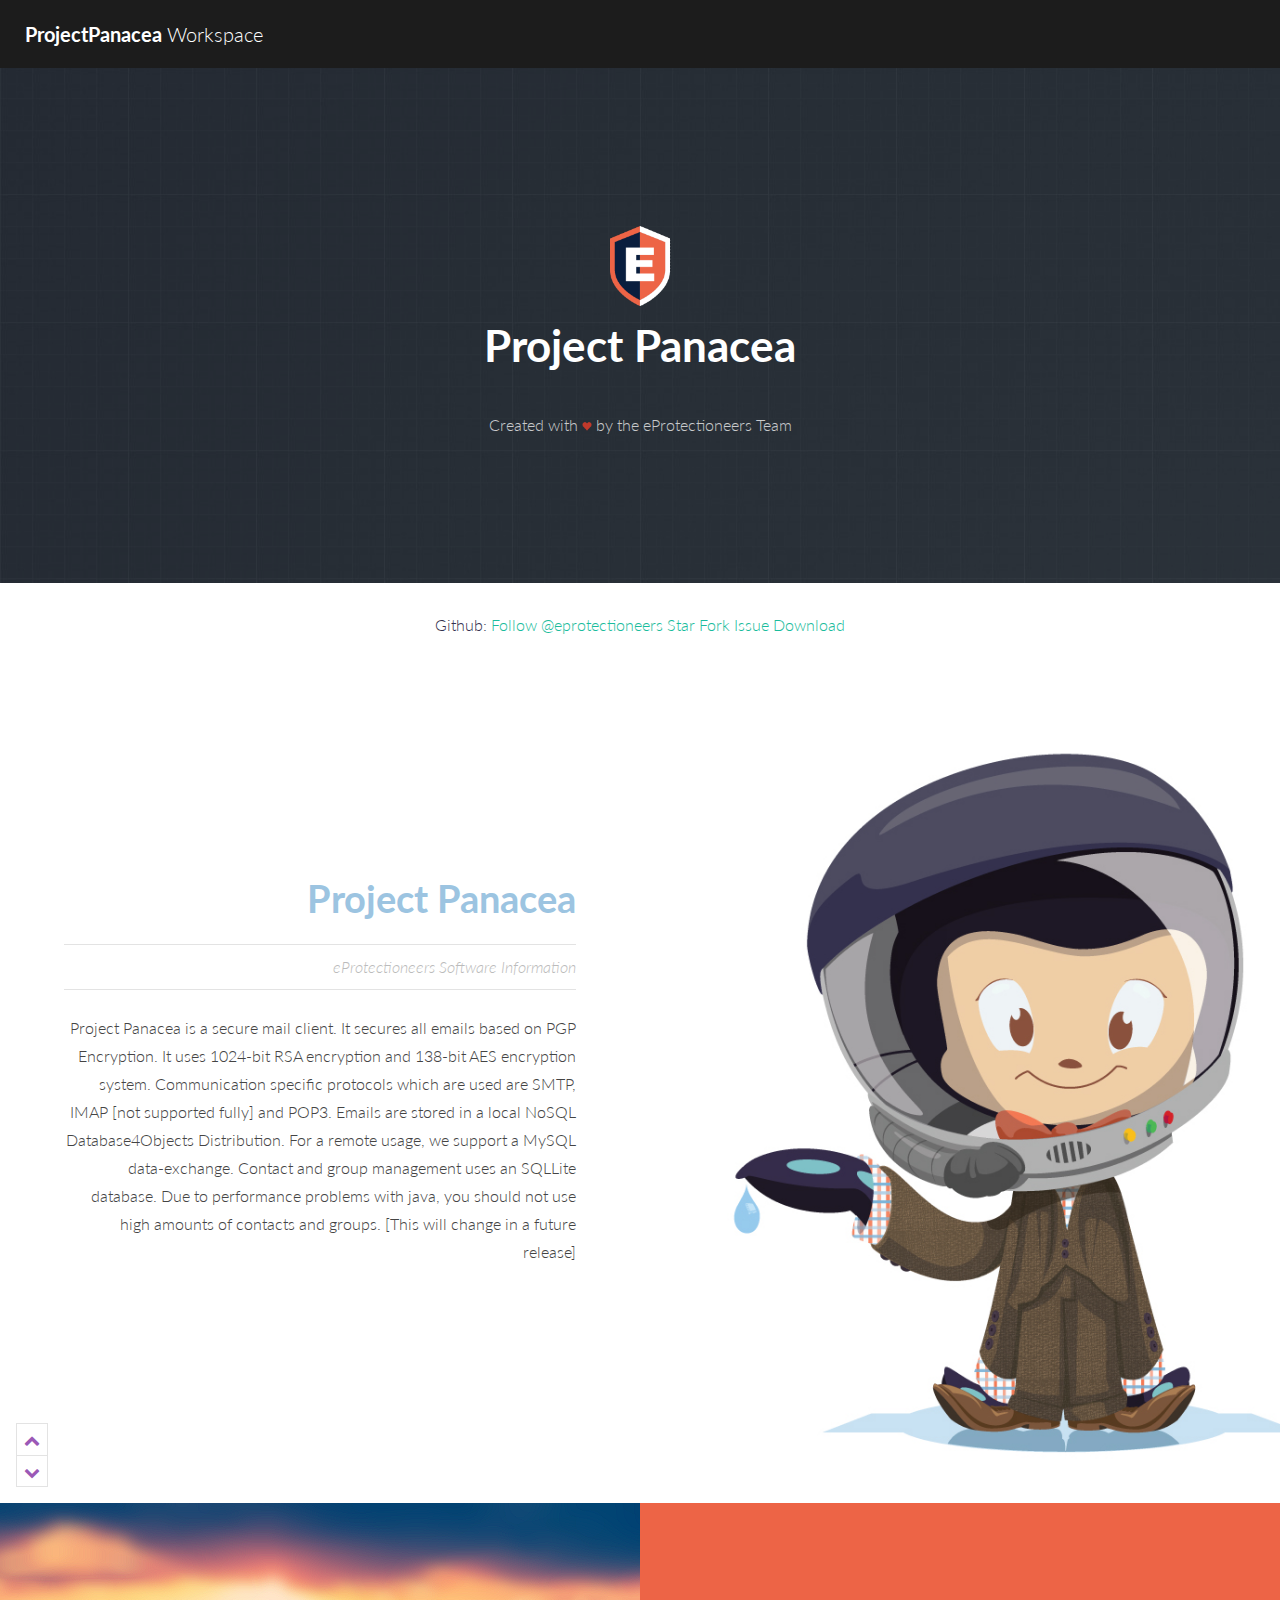
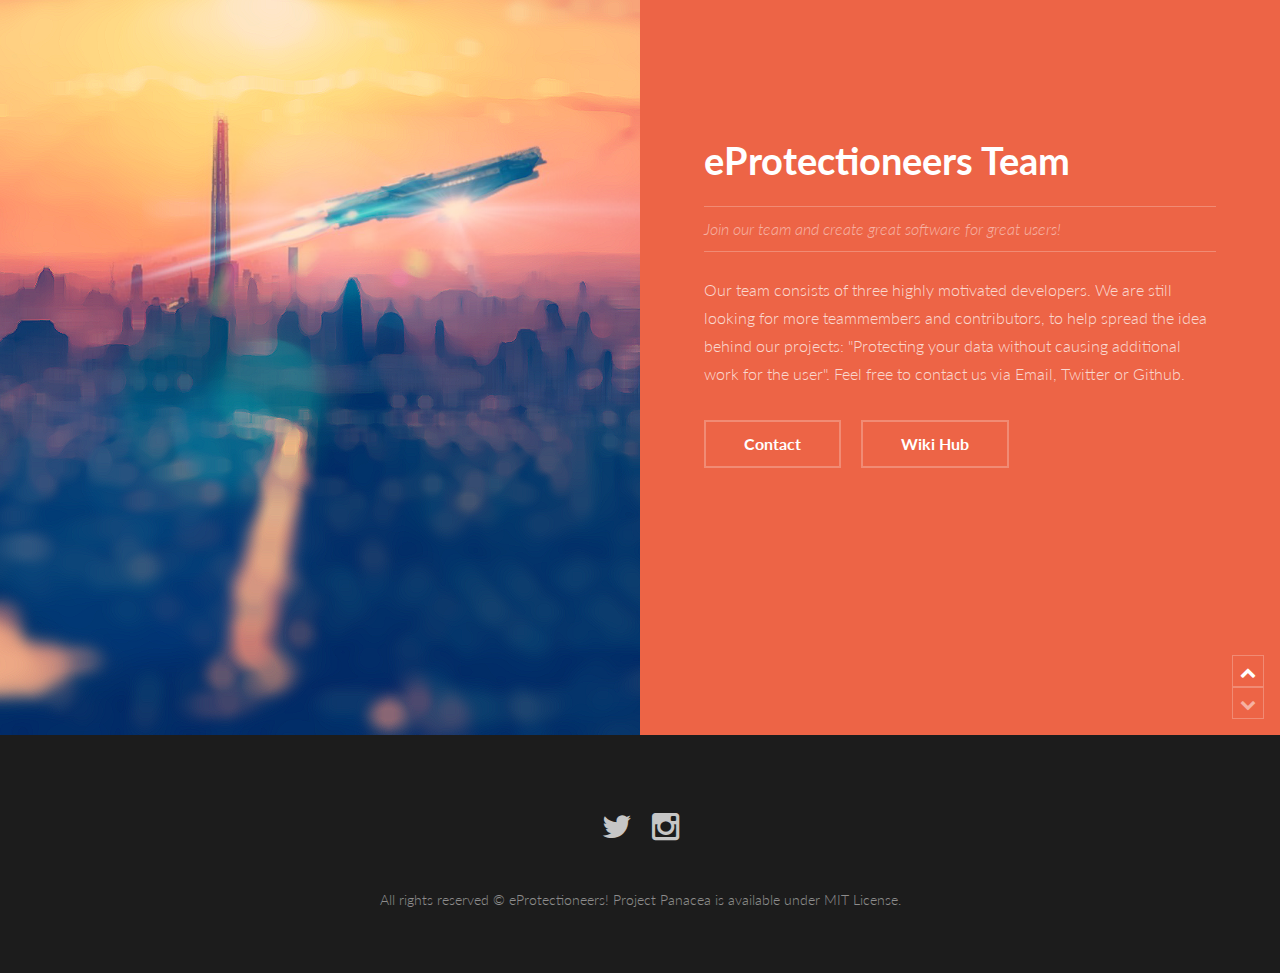
==== commit fa844cd0: "Fixed Scaling Bug - Additions to the" ====
--- a/content/PPCA_Workspace/index.html
+++ b/content/PPCA_Workspace/index.html
@@ -43,7 +43,7 @@
 			<article id="five" class="post style3">
             
 				<div class="image">
-					<img src="images/octoOld.jpg" alt="" data-position="5% center" />
+					<a href="https://github.com/eProtectioneers/ProjectPanacea"><img src="images/octoOld.jpg" alt="" data-position="5% center" /></a>
 				</div>
 				<div class="content">
 					<div class="inner">
@@ -63,17 +63,18 @@
 		<!-- Six -->
 			<article id="six" class="post invert style3 alt">
 				<div class="image">
-					<img src="images/team_background.png" style="height:auto" alt="" data-position="55% center" />
+					<img src="images/BrightFlight.png" style="height:auto" alt="" data-position="55% center" />
 				</div>
 				<div class="content" style="background-color:#ED6446">
 					<div class="inner">
 						<header>
 						  <h2><a href="generic.html">eProtectioneers Team</a></h2>
-						  <p class="info">Join our team and create great software for great users! :-)</p>
+						  <p class="info">Join our team and create great software for great users!</p>
 						</header>
 						<p>Our team consists of three highly motivated developers. We are still looking for more teammembers and contributors, to help spread the idea behind our projects: "Protecting your data without causing additional work for the user". Feel free to contact us via Email, Twitter or Github.</p>
 						<ul class="actions">
 						  <li><a href="mailto:eProtectioneers@gmail.com?subject=JoinTheTeam" class="button alt">Contact</a></li>
+                          <li><a href="https://github.com/eProtectioneers/ProjectPanacea/wiki" class="button alt">Wiki Hub</a></li>
 						</ul>
 					</div>
 					<div class="postnav">
@@ -86,10 +87,10 @@
 		<!-- Footer -->
 			<footer id="footer">
 				<ul class="icons">
-					<li><a href="#" class="icon fa-twitter"><span class="label">Twitter</span></a></li>
-					<li><a href="#" class="icon fa-instagram"><span class="label">Instagram</span></a></li>
+					<li><a href="https://twitter.com/eProtectioneers" class="icon fa-twitter"><span class="label">Twitter</span></a></li>
+					<li><a href="https://octodex.github.com/" class="icon fa-instagram"><span class="label">Octodex</span></a></li>
 				</ul>
-				<div class="copyright"> All rights reserved &copy; eProtectioneers! Project Panacea is avalable under MIT License.</div>
+				<div class="copyright"> All rights reserved &copy; eProtectioneers! Project Panacea is available under MIT License.</div>
 			</footer>
 
 		<!-- Scripts -->
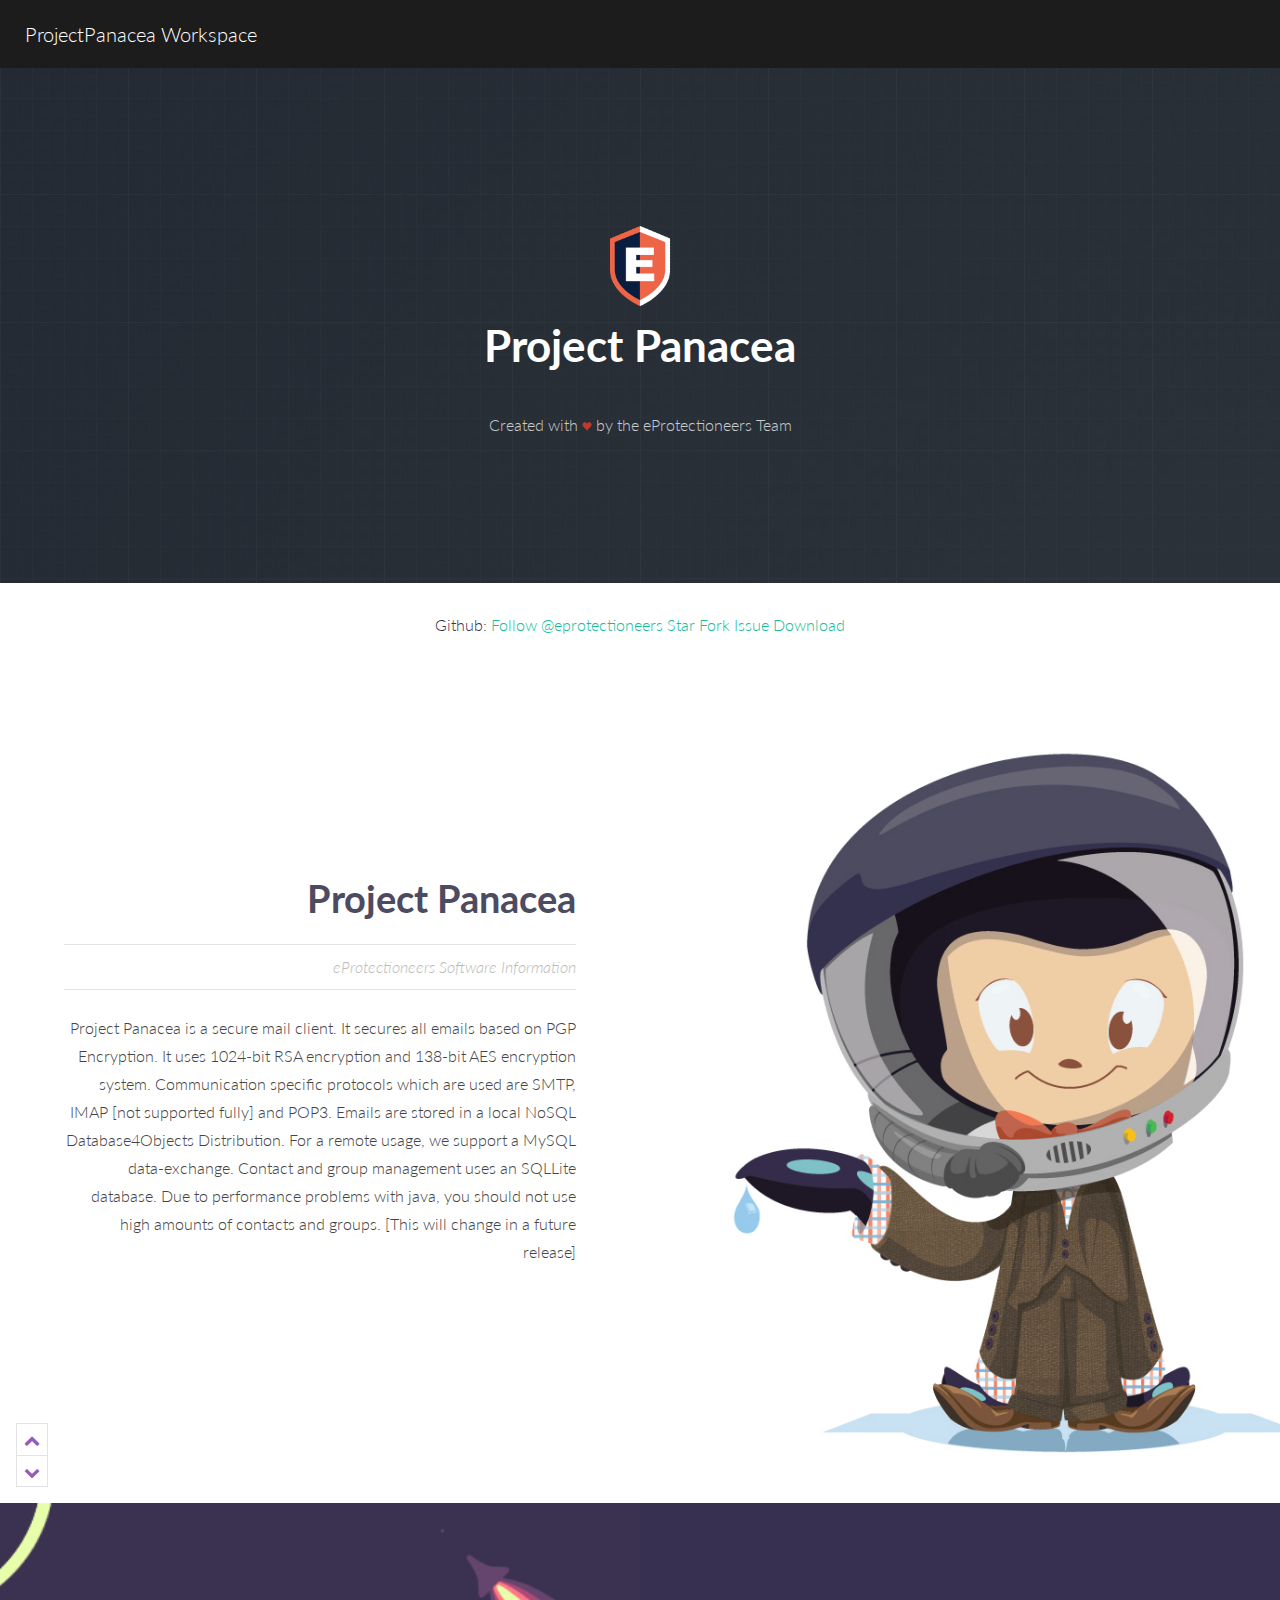
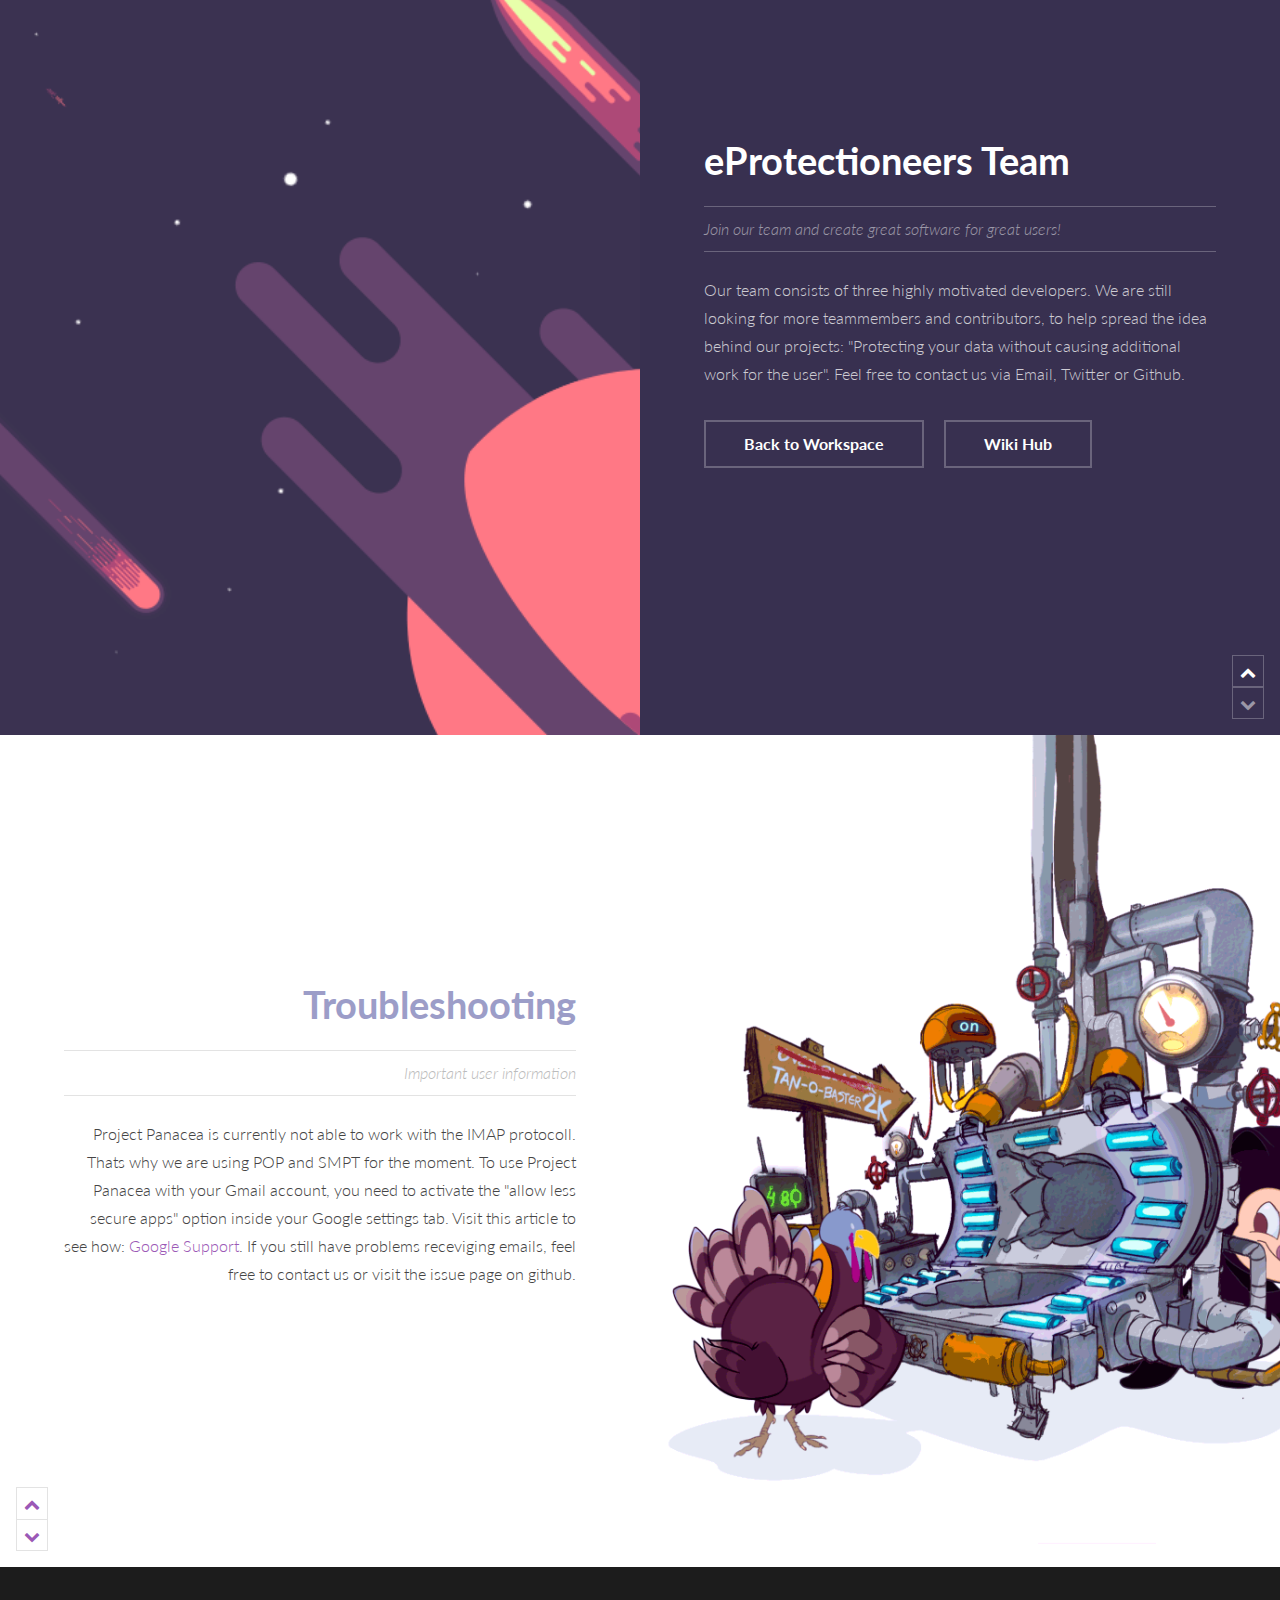
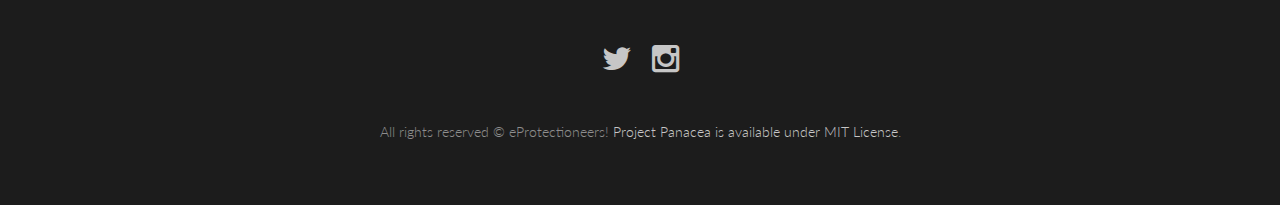
==== commit dac23a71: "Added a better Troubleshooting panel" ====
--- a/content/PPCA_Workspace/index.html
+++ b/content/PPCA_Workspace/index.html
@@ -9,14 +9,14 @@
 	<body>
 
 		<!-- Header -->
-			<header id="header"><a href="index.html" class="logo"><strong>ProjectPanacea</strong> Workspace</a></a>
+			<header id="header"><a href="welcome_offline.html" class="logo"></<strong>ProjectPanacea</strong> Workspace</a></a>
 			  <nav> </nav>
 			</header>
 
 		<!-- Banner -->
 			<section id="banner" style="background-color:#ED6446;background-image:url(images/blueprint_dark.png)">
 				<div class="inner">
-                	<img src="images/EProtLogo2.png" width="80" height="80"/>
+                	<a href="https://github.com/eProtectioneers"><img src="images/EProtLogo2.png" width="80" height="80"/></a>
 				  <h1>Project Panacea</h1>
 				  <p>Created with <img src="images/love.png"/ height="10"> by the eProtectioneers Team </p>
                                   
@@ -48,7 +48,7 @@
 				<div class="content">
 					<div class="inner">
 						<header>
-						  <h2><a style="color:#9CC4E1" href="generic.html">Project Panacea</a></h2>
+						  <h2><a style="color:#4D4B60" href="generic.html">Project Panacea</a></h2>
 						  <p class="info">eProtectioneers Software Information</p>
 						</header>
 						<p>Project Panacea is a secure mail client. It secures all emails based on PGP Encryption. It uses 1024-bit RSA encryption and 138-bit AES encryption system. Communication specific protocols which are used are SMTP, IMAP [not supported fully] and POP3. Emails are stored in a local NoSQL Database4Objects Distribution. For a remote usage, we support a MySQL data-exchange. Contact and group management uses an SQLLite database. Due to performance problems with java, you should not use high amounts of contacts and groups. [This will change in a future release]</p>
@@ -63,9 +63,9 @@
 		<!-- Six -->
 			<article id="six" class="post invert style3 alt">
 				<div class="image">
-					<img src="images/BrightFlight.png" style="height:auto" alt="" data-position="55% center" />
+					<img src="images/space.gif" style="height:auto" alt="" data-position="55% center" />
 				</div>
-				<div class="content" style="background-color:#ED6446">
+				<div class="content" style="background-color:#383050">
 					<div class="inner">
 						<header>
 						  <h2><a href="generic.html">eProtectioneers Team</a></h2>
@@ -73,13 +73,33 @@
 						</header>
 						<p>Our team consists of three highly motivated developers. We are still looking for more teammembers and contributors, to help spread the idea behind our projects: "Protecting your data without causing additional work for the user". Feel free to contact us via Email, Twitter or Github.</p>
 						<ul class="actions">
-						  <li><a href="mailto:eProtectioneers@gmail.com?subject=JoinTheTeam" class="button alt">Contact</a></li>
+						  <li><a href="welcome_offline.html" class="button alt">Back to Workspace</a></li>
                           <li><a href="https://github.com/eProtectioneers/ProjectPanacea/wiki" class="button alt">Wiki Hub</a></li>
 						</ul>
 					</div>
 					<div class="postnav">
 						<a href="#five" class="scrolly prev"><span class="icon fa-chevron-up"></span></a>
 						<a href="#" class="scrolly next disabled"><span class="icon fa-chevron-down"></span></a>
+					</div>
+				</div>
+			</article>
+            
+            <article id="five" class="post style3">
+            
+				<div class="image">
+					<a href="https://github.com/eProtectioneers/ProjectPanacea"><img src="images/troubleshooting.gif" alt="" data-position="5% center" /></a>
+				</div>
+				<div class="content">
+					<div class="inner">
+						<header>
+						  <h2><a style="color:#9C9DC8" href="generic.html">Troubleshooting</a></h2>
+						  <p class="info">Important user information</p>
+						</header>
+						<p>Project Panacea is currently not able to work with the IMAP protocoll. Thats why we are using POP and SMPT for the moment. To use Project Panacea with your Gmail account, you need to activate the "allow less secure apps" option inside your Google settings tab. Visit this article to see how: <a href="https://support.google.com/a/answer/105694?hl=en">Google Support</a>. If you still have problems receviging emails, feel free to contact us or visit the issue page on github.</p>
+					</div>
+					<div class="postnav">
+						<a href="#four" class="scrolly prev"><span class="icon fa-chevron-up"></span></a>
+						<a href="#six" class="scrolly next"><span class="icon fa-chevron-down"></span></a>
 					</div>
 				</div>
 			</article>
@@ -90,7 +110,7 @@
 					<li><a href="https://twitter.com/eProtectioneers" class="icon fa-twitter"><span class="label">Twitter</span></a></li>
 					<li><a href="https://octodex.github.com/" class="icon fa-instagram"><span class="label">Octodex</span></a></li>
 				</ul>
-				<div class="copyright"> All rights reserved &copy; eProtectioneers! Project Panacea is available under MIT License.</div>
+				<div class="copyright"> All rights reserved &copy; eProtectioneers! <a href="share.html">Project Panacea is available under MIT License</a>.</div>
 			</footer>
 
 		<!-- Scripts -->
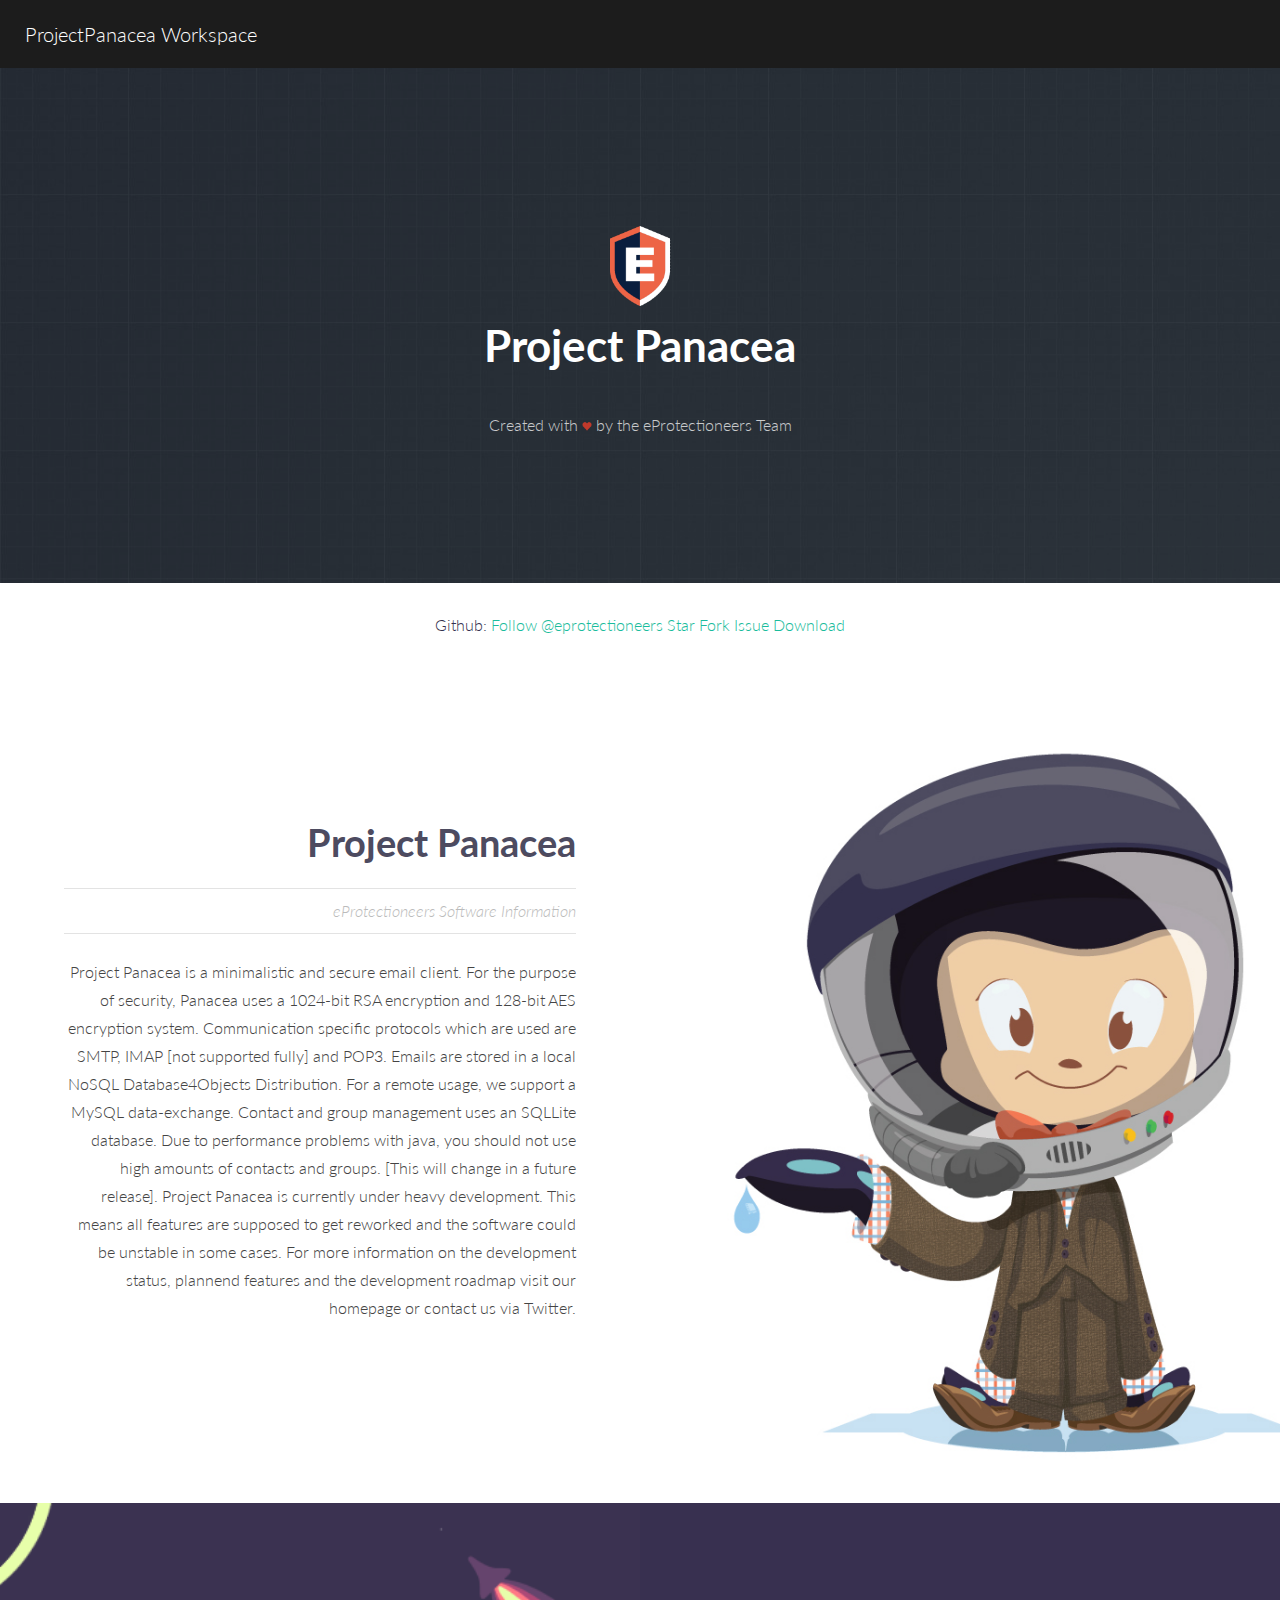
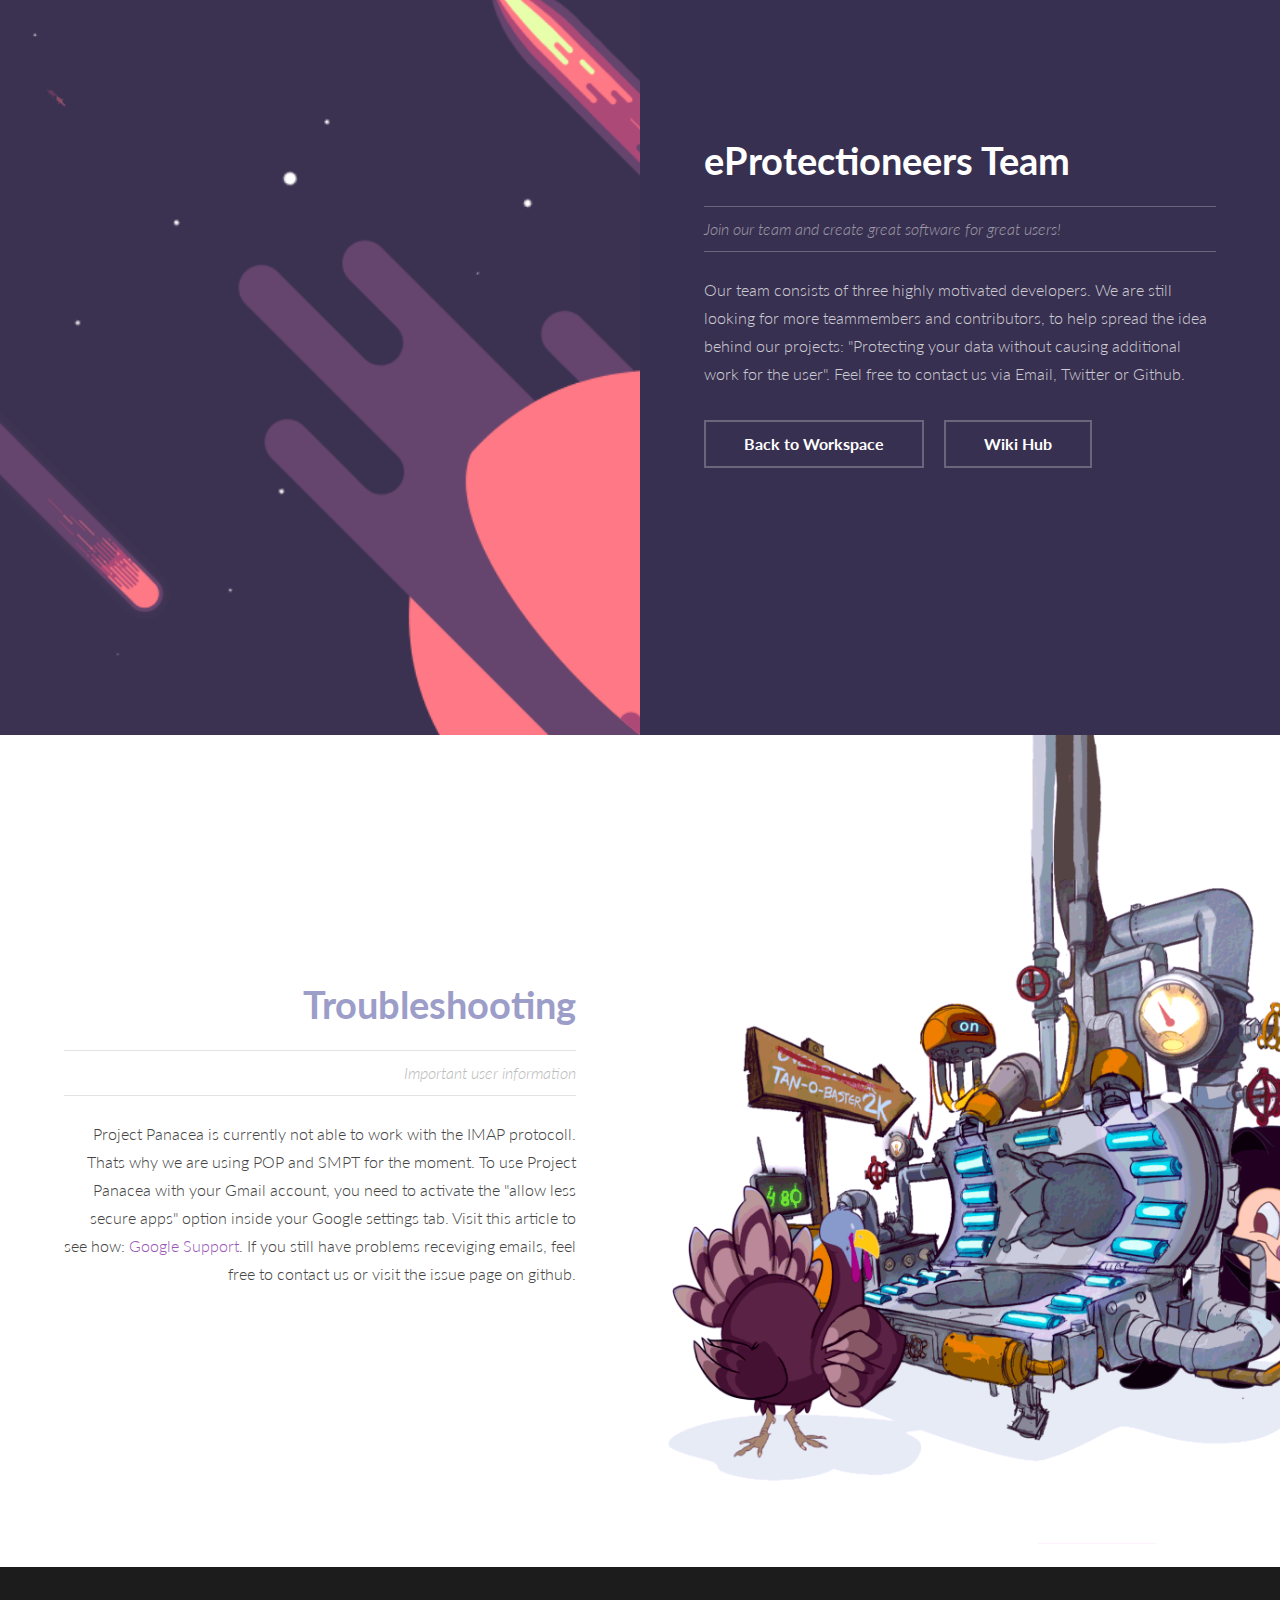
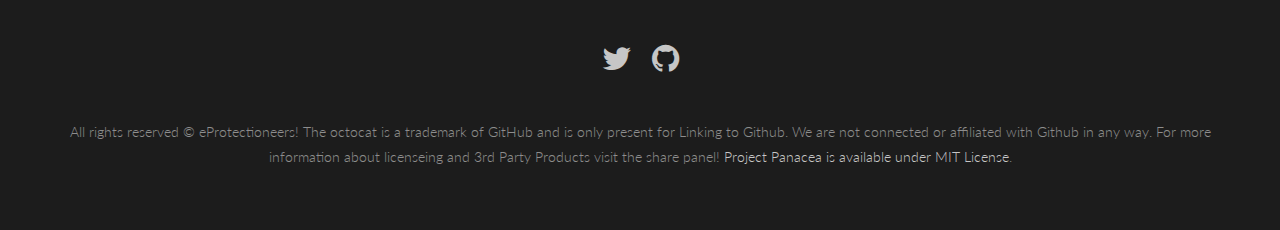
==== commit 64590f57: "Rework of the index page" ====
--- a/content/PPCA_Workspace/index.html
+++ b/content/PPCA_Workspace/index.html
@@ -14,7 +14,7 @@
 			</header>
 
 		<!-- Banner -->
-			<section id="banner" style="background-color:#ED6446;background-image:url(images/blueprint_dark.png)">
+			<section id="banner" style="background-color:#272E36;background-image:url(images/blueprint_dark.png)">
 				<div class="inner">
                 	<a href="https://github.com/eProtectioneers"><img src="images/EProtLogo2.png" width="80" height="80"/></a>
 				  <h1>Project Panacea</h1>
@@ -51,11 +51,7 @@
 						  <h2><a style="color:#4D4B60" href="generic.html">Project Panacea</a></h2>
 						  <p class="info">eProtectioneers Software Information</p>
 						</header>
-						<p>Project Panacea is a secure mail client. It secures all emails based on PGP Encryption. It uses 1024-bit RSA encryption and 138-bit AES encryption system. Communication specific protocols which are used are SMTP, IMAP [not supported fully] and POP3. Emails are stored in a local NoSQL Database4Objects Distribution. For a remote usage, we support a MySQL data-exchange. Contact and group management uses an SQLLite database. Due to performance problems with java, you should not use high amounts of contacts and groups. [This will change in a future release]</p>
-					</div>
-					<div class="postnav">
-						<a href="#four" class="scrolly prev"><span class="icon fa-chevron-up"></span></a>
-						<a href="#six" class="scrolly next"><span class="icon fa-chevron-down"></span></a>
+						<p>Project Panacea is a minimalistic and secure email client. For the purpose of security, Panacea uses a 1024-bit RSA encryption and 128-bit AES encryption system. Communication specific protocols which are used are SMTP, IMAP [not supported fully] and POP3. Emails are stored in a local NoSQL Database4Objects Distribution. For a remote usage, we support a MySQL data-exchange. Contact and group management uses an SQLLite database. Due to performance problems with java, you should not use high amounts of contacts and groups. [This will change in a future release]. Project Panacea is currently under heavy development. This means all features are supposed to get reworked and the software could be unstable in some cases. For more information on the development status, plannend features and the development roadmap visit our homepage or contact us via Twitter.</p>
 					</div>
 				</div>
 			</article>
@@ -77,10 +73,6 @@
                           <li><a href="https://github.com/eProtectioneers/ProjectPanacea/wiki" class="button alt">Wiki Hub</a></li>
 						</ul>
 					</div>
-					<div class="postnav">
-						<a href="#five" class="scrolly prev"><span class="icon fa-chevron-up"></span></a>
-						<a href="#" class="scrolly next disabled"><span class="icon fa-chevron-down"></span></a>
-					</div>
 				</div>
 			</article>
             
@@ -97,21 +89,19 @@
 						</header>
 						<p>Project Panacea is currently not able to work with the IMAP protocoll. Thats why we are using POP and SMPT for the moment. To use Project Panacea with your Gmail account, you need to activate the "allow less secure apps" option inside your Google settings tab. Visit this article to see how: <a href="https://support.google.com/a/answer/105694?hl=en">Google Support</a>. If you still have problems receviging emails, feel free to contact us or visit the issue page on github.</p>
 					</div>
-					<div class="postnav">
-						<a href="#four" class="scrolly prev"><span class="icon fa-chevron-up"></span></a>
-						<a href="#six" class="scrolly next"><span class="icon fa-chevron-down"></span></a>
-					</div>
 				</div>
 			</article>
 
 		<!-- Footer -->
 			<footer id="footer">
-				<ul class="icons">
+            <div align="center">
+            	<ul class="icons">
 					<li><a href="https://twitter.com/eProtectioneers" class="icon fa-twitter"><span class="label">Twitter</span></a></li>
-					<li><a href="https://octodex.github.com/" class="icon fa-instagram"><span class="label">Octodex</span></a></li>
+					<li><a href="https://github.com/eProtectioneers" class="icon fa-github"><span class="label">Octodex</span></a></li>
 				</ul>
-				<div class="copyright"> All rights reserved &copy; eProtectioneers! <a href="share.html">Project Panacea is available under MIT License</a>.</div>
-			</footer>
+				<div class="copyright" style="max-width:90%"> All rights reserved &copy; eProtectioneers! The octocat is a trademark of GitHub and is only present for Linking to Github. We are not connected or affiliated with Github in any way. For more information about licenseing and 3rd Party Products visit the share panel! <a href="share.html">Project Panacea is available under MIT License</a>.</div>
+			</div>
+            </footer>
 
 		<!-- Scripts -->
 			<script src="assets/js/jquery.min.js"></script>
